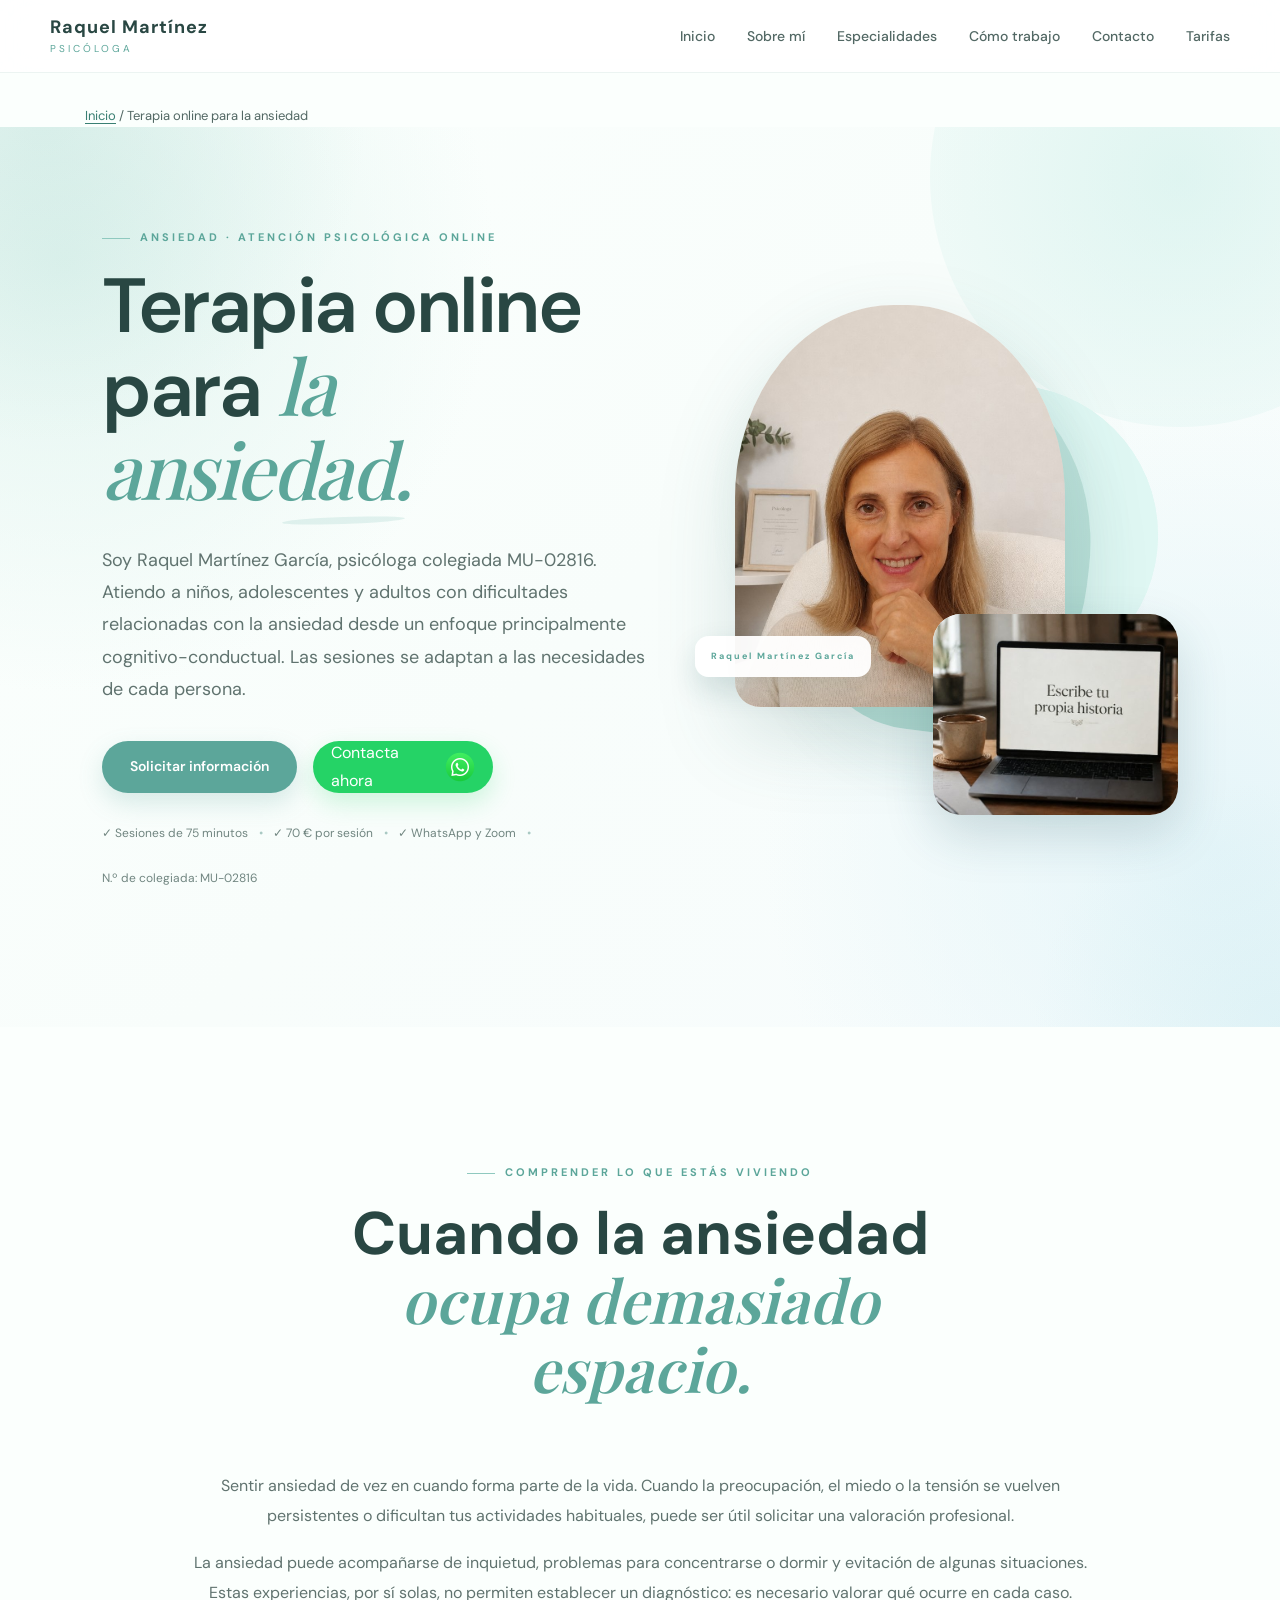
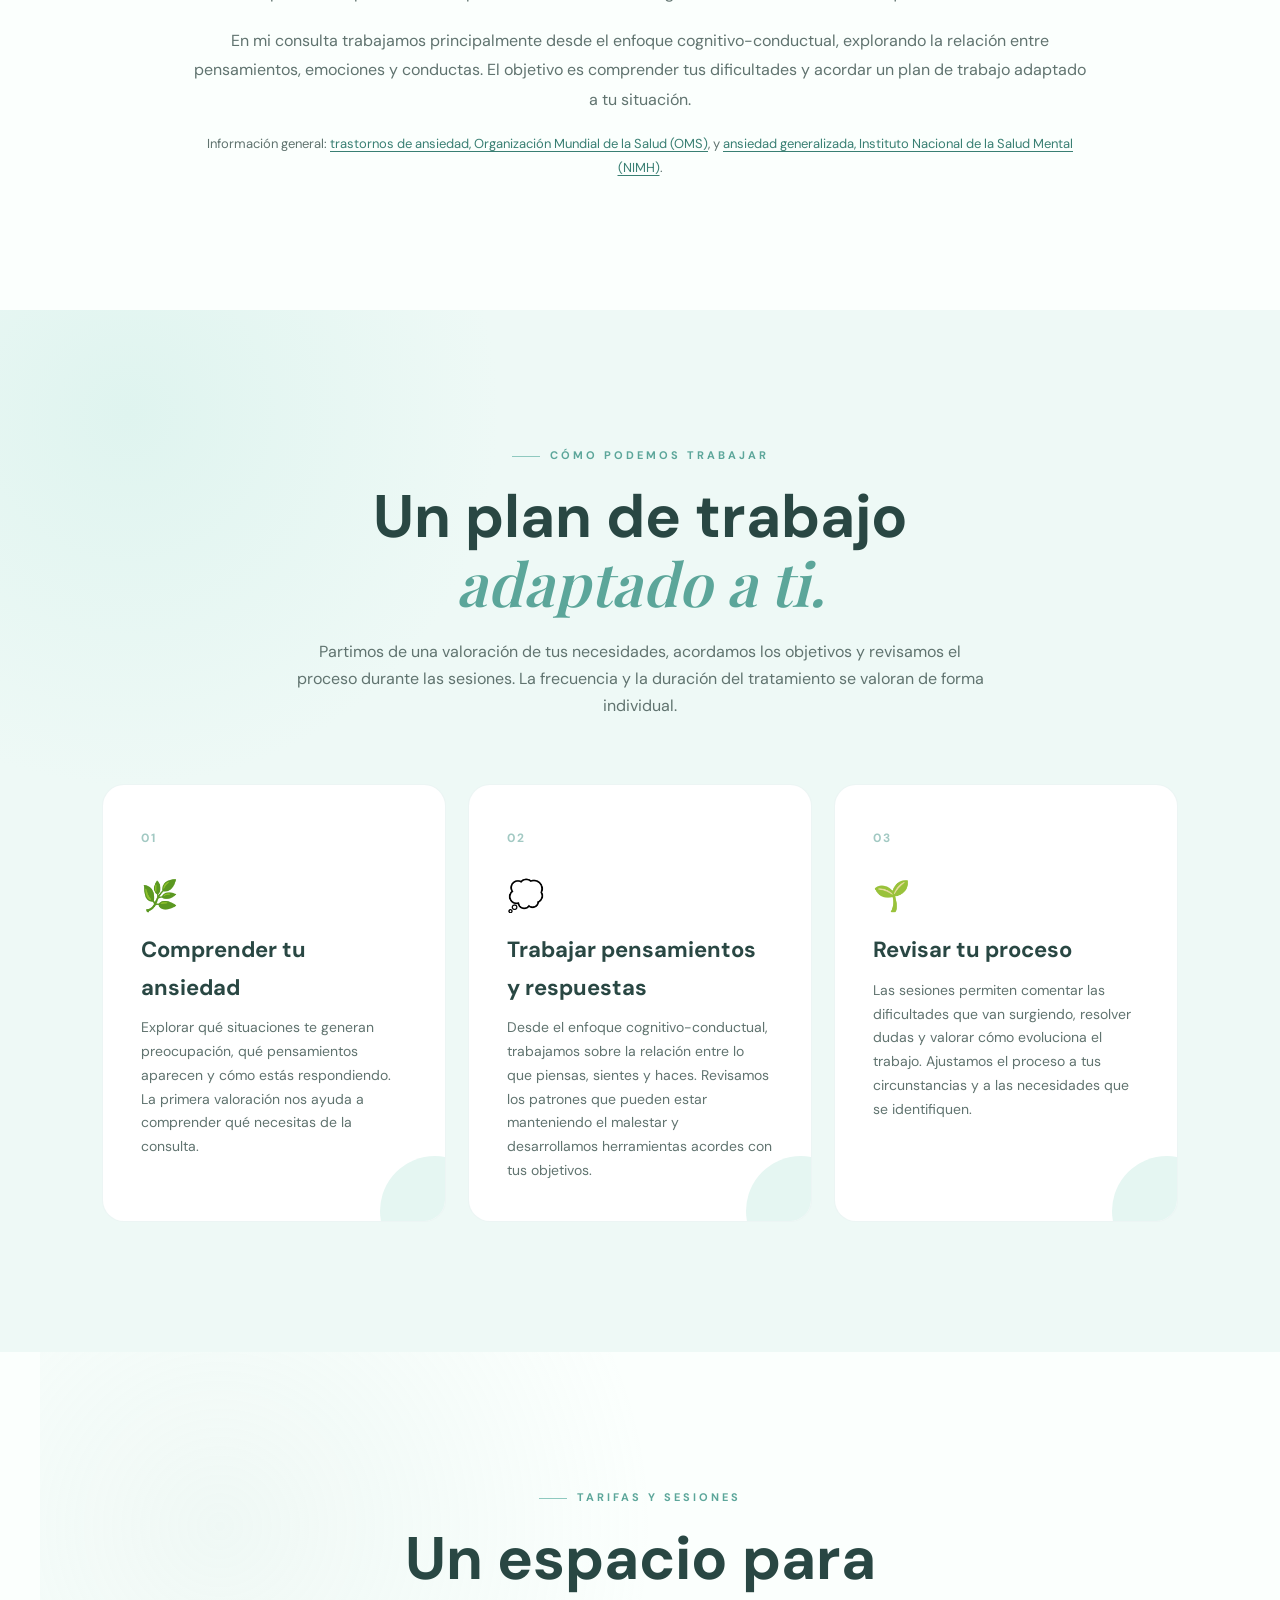
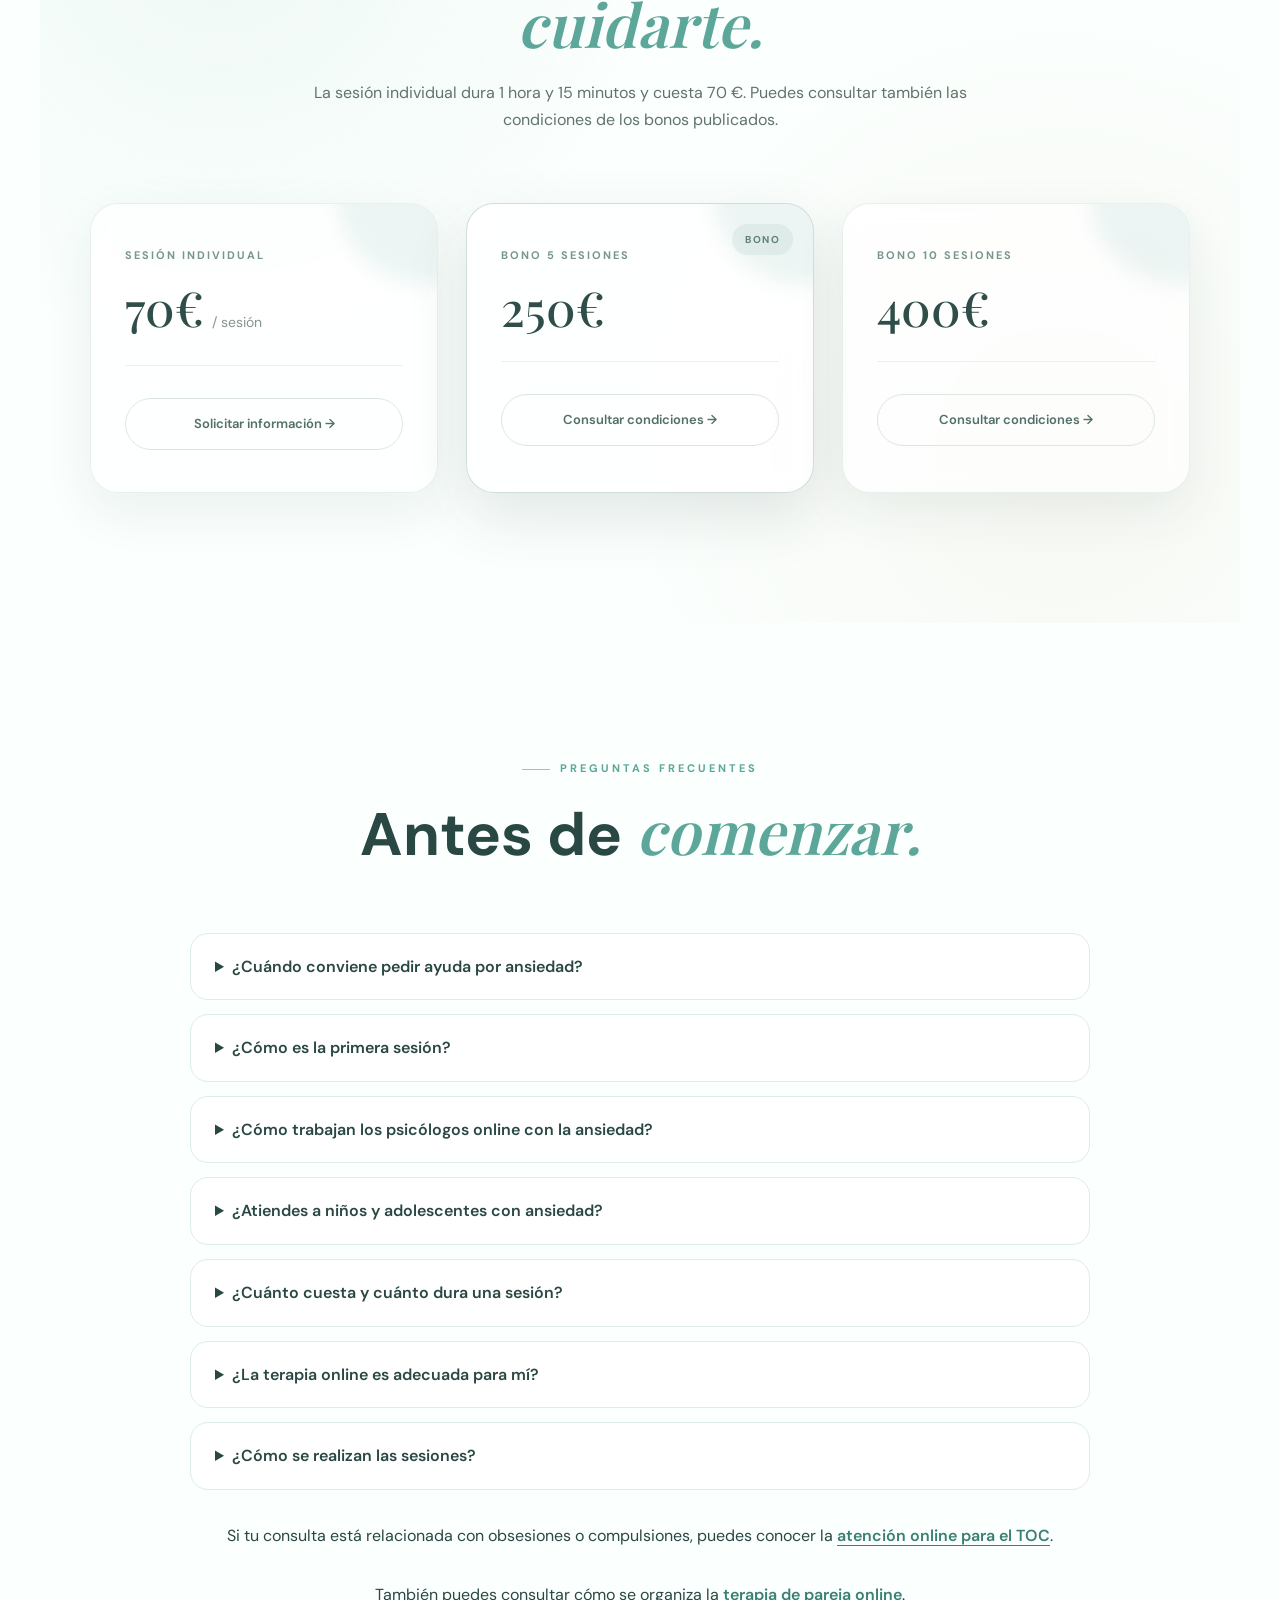
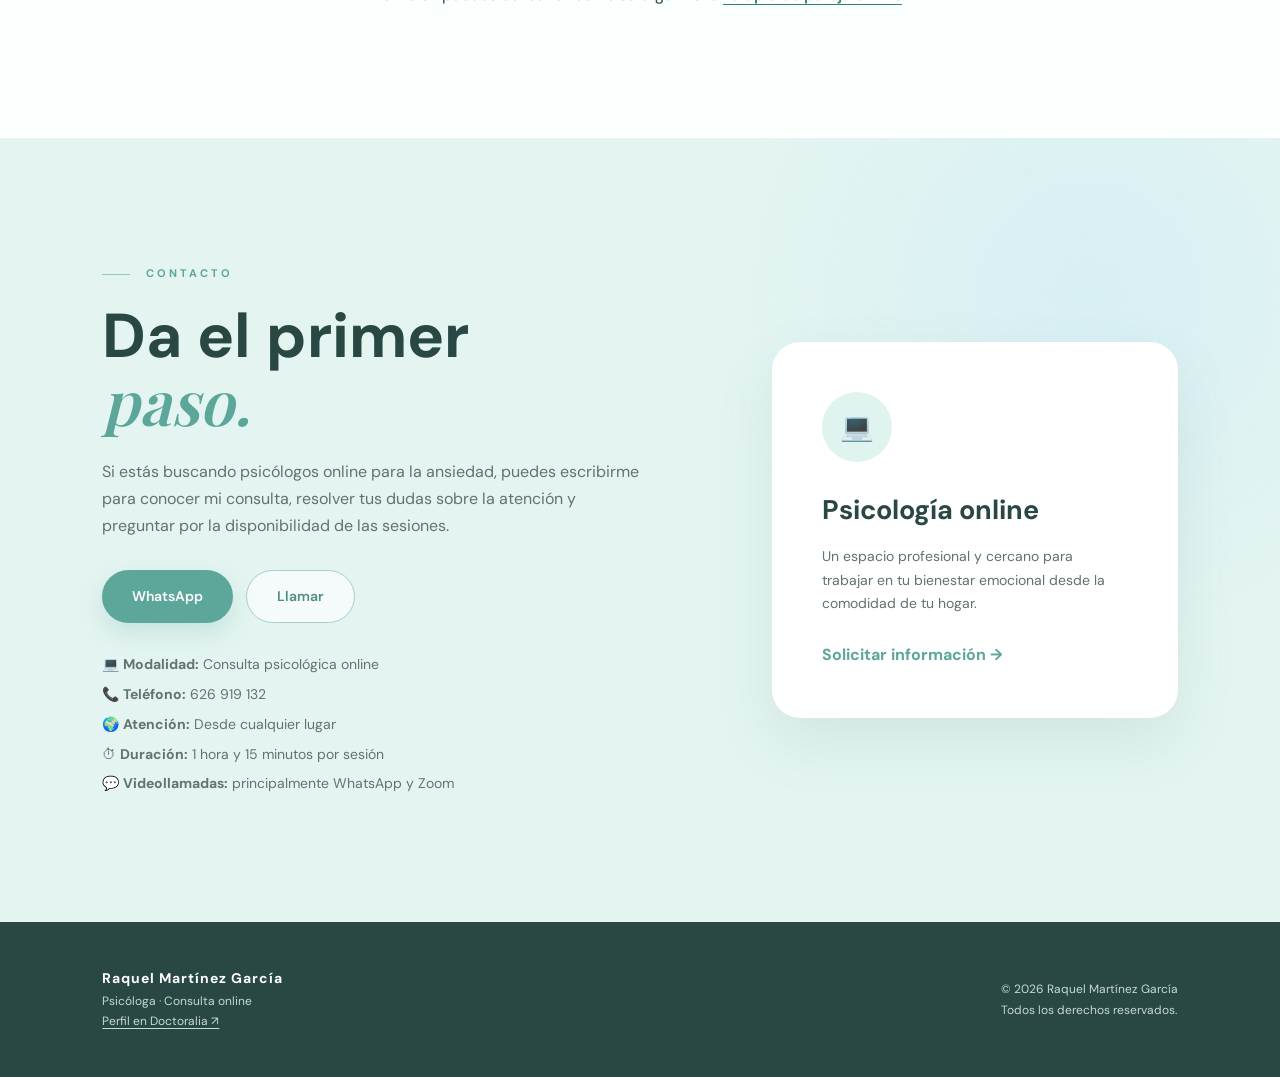
==== terapia-ansiedad-online.html @ 1ba70e2d "Add files via upload" ====
<!DOCTYPE html>
<html lang="es">


<head>
    <meta charset="UTF-8">
    <meta name="viewport" content="width=device-width, initial-scale=1.0">

    <title>Psicóloga online para ansiedad | Raquel Martínez García</title>

    <meta name="description" content="Atención psicológica online para ansiedad con Raquel Martínez García, MU-02816. Niños, adolescentes y adultos. Sesiones de 75 minutos por 70 €.">

    <link rel="canonical" href="https://raquelpsicologiaonline.es/terapia-ansiedad-online.html">
    <meta property="og:type" content="website">
    <meta property="og:locale" content="es_ES">
    <meta property="og:site_name" content="Raquel Martínez García · Psicología online">
    <meta property="og:title" content="Psicóloga online para ansiedad | Raquel Martínez García">
    <meta property="og:description" content="Atención psicológica online para ansiedad con Raquel Martínez García, MU-02816. Niños, adolescentes y adultos. Sesiones de 75 minutos por 70 €.">
    <meta property="og:url" content="https://raquelpsicologiaonline.es/terapia-ansiedad-online.html">
    <meta property="og:image" content="https://raquelpsicologiaonline.es/raquel-foto.png">
    <meta property="og:image:alt" content="Raquel Martínez García, psicóloga online">
    <meta name="twitter:card" content="summary_large_image">
    <meta name="twitter:title" content="Psicóloga online para ansiedad | Raquel Martínez García">
    <meta name="twitter:description" content="Atención psicológica online para ansiedad con Raquel Martínez García, MU-02816. Niños, adolescentes y adultos. Sesiones de 75 minutos por 70 €.">
    <meta name="twitter:image" content="https://raquelpsicologiaonline.es/raquel-foto.png">
    <script type="application/ld+json">{
  "@context": "https://schema.org",
  "@graph": [
    {
      "@type": "Person",
      "@id": "https://raquelpsicologiaonline.es/#raquel",
      "name": "Raquel Martínez García",
      "jobTitle": "Psicóloga",
      "url": "https://raquelpsicologiaonline.es/",
      "image": "https://raquelpsicologiaonline.es/raquel-foto.png",
      "telephone": "+34626919132",
      "identifier": {
        "@type": "PropertyValue",
        "propertyID": "Número de colegiada",
        "value": "MU-02816"
      },
      "knowsAbout": [
        "Ansiedad",
        "Trastorno obsesivo-compulsivo (TOC)",
        "Autoestima",
        "Estrés",
        "Terapia de pareja",
        "Terapia cognitivo-conductual",
        "Exposición con prevención de respuesta",
        "Reestructuración cognitiva"
      ],
      "sameAs": [
        "https://www.doctoralia.es/perfil/raquel-martinez-garcia"
      ]
    },
    {
      "@type": "WebSite",
      "@id": "https://raquelpsicologiaonline.es/#website",
      "url": "https://raquelpsicologiaonline.es/",
      "name": "Raquel Martínez García · Psicología online",
      "inLanguage": "es",
      "publisher": {
        "@id": "https://raquelpsicologiaonline.es/#raquel"
      }
    },
    {
      "@type": "Service",
      "@id": "https://raquelpsicologiaonline.es/terapia-ansiedad-online.html#servicio",
      "name": "Terapia online para la ansiedad",
      "serviceType": "Atención psicológica online para ansiedad",
      "url": "https://raquelpsicologiaonline.es/terapia-ansiedad-online.html",
      "description": "Atención psicológica online para ansiedad con Raquel Martínez García, MU-02816. Niños, adolescentes y adultos. Sesiones de 75 minutos por 70 €.",
      "provider": {
        "@id": "https://raquelpsicologiaonline.es/#raquel"
      },
      "offers": {
        "@type": "Offer",
        "price": "70.00",
        "priceCurrency": "EUR",
        "url": "https://raquelpsicologiaonline.es/terapia-ansiedad-online.html",
        "description": "Sesión online de 75 minutos."
      }
    },
    {
      "@type": "WebPage",
      "@id": "https://raquelpsicologiaonline.es/terapia-ansiedad-online.html#pagina",
      "url": "https://raquelpsicologiaonline.es/terapia-ansiedad-online.html",
      "name": "Psicóloga online para ansiedad | Raquel Martínez García",
      "inLanguage": "es",
      "isPartOf": {
        "@id": "https://raquelpsicologiaonline.es/#website"
      },
      "mainEntity": {
        "@id": "https://raquelpsicologiaonline.es/terapia-ansiedad-online.html#servicio"
      },
      "dateModified": "2026-11-07",
      "description": "Atención psicológica online para ansiedad con Raquel Martínez García, MU-02816. Niños, adolescentes y adultos. Sesiones de 75 minutos por 70 €."
    },
    {
      "@type": "BreadcrumbList",
      "@id": "https://raquelpsicologiaonline.es/terapia-ansiedad-online.html#ruta",
      "itemListElement": [
        {
          "@type": "ListItem",
          "position": 1,
          "name": "Inicio",
          "item": "https://raquelpsicologiaonline.es/"
        },
        {
          "@type": "ListItem",
          "position": 2,
          "name": "Terapia online para la ansiedad",
          "item": "https://raquelpsicologiaonline.es/terapia-ansiedad-online.html"
        }
      ]
    }
  ]
}</script>

    <style>

@font-face {
  font-family: 'DM Sans';
  font-style: normal;
  font-weight: 400;
  font-display: swap;
  src: url([data-uri]) format('truetype');
}
@font-face {
  font-family: 'DM Sans';
  font-style: normal;
  font-weight: 500;
  font-display: swap;
  src: url([data-uri]) format('truetype');
}
@font-face {
  font-family: 'DM Sans';
  font-style: normal;
  font-weight: 600;
  font-display: swap;
  src: url([data-uri]) format('truetype');
}
@font-face {
  font-family: 'DM Sans';
  font-style: normal;
  font-weight: 700;
  font-display: swap;
  src: url([data-uri]) format('truetype');
}
@font-face {
  font-family: 'Playfair Display';
  font-style: normal;
  font-weight: 500;
  font-display: swap;
  src: url([data-uri]) format('truetype');
}
@font-face {
  font-family: 'Playfair Display';
  font-style: normal;
  font-weight: 600;
  font-display: swap;
  src: url([data-uri]) format('truetype');
}


/* =====================================================
   BASE
===================================================== */

* {
    margin: 0;
    padding: 0;
    box-sizing: border-box;
}

html {
    scroll-behavior: smooth;
}

body {
    font-family: "DM Sans", sans-serif;
    color: #294743;
    background: #fbfffd;
    line-height: 1.7;
    overflow-x: hidden;
}

a {
    text-decoration: none;
    color: inherit;
}

img {
    width: 100%;
    display: block;
}

button {
    font-family: inherit;
}

:root {
    --dark: #294743;
    --text: #60736f;
    --aqua: #8fc9bf;
    --aqua-dark: #5ca69a;
    --aqua-light: #e6f5f1;
    --mint: #edf9f5;
    --blue-light: #e9f6f8;
    --white: #ffffff;
}


/* =====================================================
   HEADER
===================================================== */

.header {
    position: fixed;
    top: 0;
    left: 0;
    width: 100%;
    z-index: 1000;
    background: rgba(255, 255, 255, 0.82);
    backdrop-filter: blur(18px);
    -webkit-backdrop-filter: blur(18px);
    border-bottom: 1px solid rgba(100, 160, 150, 0.12);
    transition:
        box-shadow 0.3s ease,
        background 0.3s ease,
        transform 0.3s ease;
}

.header.scrolled {
    background: rgba(255, 255, 255, 0.96);
    box-shadow: 0 8px 35px rgba(40, 80, 75, 0.09);
}

.navbar {
    max-width: 1250px;
    margin: auto;
    padding: 18px 35px;
    display: flex;
    justify-content: space-between;
    align-items: center;
}

.logo {
    display: flex;
    flex-direction: column;
    line-height: 1.1;
}

.logo strong {
    font-size: 18px;
    letter-spacing: 1px;
    color: var(--dark);
}

.logo span {
    font-size: 10px;
    letter-spacing: 3px;
    color: var(--aqua-dark);
    margin-top: 5px;
}

.nav-links {
    display: flex;
    align-items: center;
    gap: 32px;
    list-style: none;
}

.nav-links a {
    font-size: 14px;
    font-weight: 500;
    color: #526864;
    position: relative;
    transition: color 0.3s ease;
}

.nav-links a::after {
    content: "";
    position: absolute;
    left: 0;
    bottom: -6px;
    width: 0;
    height: 2px;
    border-radius: 5px;
    background: var(--aqua-dark);
    transition: width 0.3s ease;
}

.nav-links a:hover {
    color: var(--aqua-dark);
}

.nav-links a:hover::after {
    width: 100%;
}

.menu-btn {
    display: none;
    border: none;
    background: transparent;
    color: var(--dark);
    font-size: 27px;
    cursor: pointer;
}


/* =====================================================
   BOTONES
===================================================== */

.button {
    display: inline-flex;
    justify-content: center;
    align-items: center;
    padding: 14px 30px;
    border-radius: 50px;
    font-size: 14px;
    font-weight: 600;
    transition:
        background-color 0.25s ease,
        transform 0.25s ease,
        box-shadow 0.25s ease;
}

.primary {
    background: var(--aqua-dark);
    color: white;
    box-shadow: 0 10px 25px rgba(92, 166, 154, 0.22);
    position: relative;
    overflow: hidden;
}

.primary::before {
    content: "";
    position: absolute;
    top: 0;
    left: -120%;
    width: 80%;
    height: 100%;
    background: linear-gradient(
        90deg,
        transparent,
        rgba(255, 255, 255, 0.25),
        transparent
    );
    transform: skewX(-20deg);
    transition: left 0.6s ease;
}

.primary:hover::before {
    left: 140%;
}

.primary:hover {
    background: #78b9ae;
    transform: translateY(-3px);
    box-shadow: 0 15px 32px rgba(92, 166, 154, 0.30);
}

.secondary {
    border: 1px solid #a9cec7;
    color: #508d83;
    background: rgba(255, 255, 255, 0.65);
}

.secondary:hover {
    background: var(--aqua-light);
    transform: translateY(-2px);
}


/* =====================================================
   HERO — PORTADA
===================================================== */

.hero {
    min-height: 100vh;
    padding: 135px 8% 80px;
    position: relative;
    display: grid;
    grid-template-columns: 1fr 0.8fr;
    align-items: center;
    gap: 80px;
    overflow: hidden;
    background:
        radial-gradient(
            circle at 5% 15%,
            rgba(225, 244, 239, 0.95) 0,
            transparent 30%
        ),
        radial-gradient(
            circle at 95% 80%,
            rgba(227, 244, 248, 0.9) 0,
            transparent 32%
        ),
        linear-gradient(
            135deg,
            #fbfffd 0%,
            #f8fdfb 50%,
            #f7fcfd 100%
        );
}

.hero::before {
    content: "";
    position: absolute;
    width: 650px;
    height: 650px;
    border-radius: 50%;
    top: -330px;
    left: -280px;
    background:
        radial-gradient(
            circle,
            rgba(143, 201, 191, 0.20),
            rgba(143, 201, 191, 0) 70%
        );
    animation: heroGlow 10s ease-in-out infinite;
    pointer-events: none;
}

.hero::after {
    content: "";
    position: absolute;
    width: 500px;
    height: 500px;
    border-radius: 50%;
    right: -250px;
    bottom: -250px;
    background:
        radial-gradient(
            circle,
            rgba(167, 220, 228, 0.20),
            rgba(167, 220, 228, 0) 70%
        );
    animation: heroGlowReverse 12s ease-in-out infinite;
    pointer-events: none;
}

.hero-background-circle {
    position: absolute;
    width: 500px;
    height: 500px;
    border-radius: 50%;
    background:
        radial-gradient(
            circle,
            rgba(205, 239, 233, 0.58),
            rgba(205, 239, 233, 0.08)
        );
    top: -200px;
    right: -150px;
    z-index: 0;
    animation:
        floatingCircle 8s ease-in-out infinite,
        circleRotate 18s linear infinite;
    pointer-events: none;
}

.hero-content {
    position: relative;
    z-index: 2;
    max-width: 680px;
    animation: heroText 1s cubic-bezier(0.22, 1, 0.36, 1) both;
}

.eyebrow {
    font-size: 11px;
    font-weight: 700;
    letter-spacing: 3px;
    color: var(--aqua-dark);
    margin-bottom: 20px;
    position: relative;
    display: inline-block;
}

.eyebrow::before {
    content: "";
    display: inline-block;
    width: 28px;
    height: 1px;
    background: var(--aqua);
    vertical-align: middle;
    margin-right: 10px;
}

.hero h1 {
    font-size: clamp(48px, 6vw, 82px);
    line-height: 1.02;
    letter-spacing: -2.5px;
    font-weight: 600;
    color: var(--dark);
    margin-bottom: 30px;
}

.hero h1 span {
    color: var(--aqua-dark);
    font-family: "Playfair Display", serif;
    font-style: italic;
    font-weight: 500;
    position: relative;
}

.hero h1 span::after {
    content: "";
    position: absolute;
    left: 4%;
    bottom: -5px;
    width: 92%;
    height: 7px;
    border-radius: 50%;
    background: rgba(143, 201, 191, 0.22);
    transform: rotate(-2deg);
    z-index: -1;
}

.hero-description {
    max-width: 570px;
    font-size: 18px;
    color: var(--text);
    margin-bottom: 35px;
    line-height: 1.8;
}


/* =====================================================
   BOTONES HERO
===================================================== */

.hero-buttons {
    display: flex;
    align-items: center;
    gap: 16px;
}

.hero-buttons .button.primary {
    width: auto;
    min-width: 125px;
    height: 52px;
    padding: 0 28px;
    white-space: nowrap;
}


/* BOTÓN WHATSAPP */

.hero-buttons .whatsapp-button {
    width: 180px;
    height: 52px;

    min-width: 180px;
    max-width: 180px;

    min-height: 52px;
    max-height: 52px;

    flex: 0 0 180px;

    display: inline-flex;
    align-items: center;
    justify-content: center;

    gap: 8px;
    padding: 0 18px;
    margin: 0;

    border: none;
    border-radius: 35px;

    background: #25D366;
    color: white;

    overflow: hidden;

    box-shadow:
        0 10px 25px rgba(37, 211, 102, 0.20);

    transition:
        transform 0.25s ease,
        box-shadow 0.25s ease,
        background-color 0.25s ease;

    cursor: pointer;
}

.hero-buttons .whatsapp-button img {
    width: 30px;
    height: 30px;
    max-width: 30px;
    object-fit: contain;
    flex-shrink: 0;
}

.hero-buttons .whatsapp-button:hover {
    transform: scale(1.06) translateY(-2px);
    box-shadow:
        0 14px 32px rgba(37, 211, 102, 0.32);
}


/* =====================================================
   INFORMACIÓN INFERIOR
===================================================== */

.hero-mini-info {
    display: flex;
    gap: 25px;
    margin-top: 30px;
    color: #718681;
    font-size: 12px;
    flex-wrap: wrap;
}

.hero-mini-info span {
    position: relative;
}

.hero-mini-info span:not(:last-child)::after {
    content: "•";
    position: absolute;
    right: -15px;
    color: #a9c9c3;
}


/* =====================================================
   FOTO HERO
===================================================== */

.hero-image {
    position: relative;
    max-width: 440px;
    width: 100%;
    margin: auto;
    z-index: 2;
    animation:
        heroImage 1s cubic-bezier(0.22, 1, 0.36, 1) 0.15s both;
}

.hero-image::before {
    content: "";
    position: absolute;
    width: 115%;
    height: 115%;
    top: -8%;
    left: -7%;
    border-radius: 50%;
    background:
        radial-gradient(
            circle,
            rgba(143, 201, 191, 0.18),
            rgba(143, 201, 191, 0) 68%
        );
    z-index: -2;
    animation: imageAura 6s ease-in-out infinite;
}

.image-shape {
    position: absolute;
    width: 90%;
    height: 90%;
    right: -25px;
    bottom: -25px;
    background:
        linear-gradient(
            145deg,
            #c8e8e2,
            #afd9d1
        );
    border-radius: 50% 50% 45% 45%;
    transform: rotate(7deg);
    transition:
        transform 0.6s ease,
        box-shadow 0.6s ease;
    z-index: 0;
    box-shadow:
        0 25px 70px rgba(75, 135, 125, 0.10);
}

.hero-image:hover .image-shape {
    transform: rotate(10deg) scale(1.035);
    box-shadow:
        0 30px 80px rgba(75, 135, 125, 0.15);
}

.hero-image img {
    position: relative;
    z-index: 2;
    width: 100%;
    aspect-ratio: 0.82;
    object-fit: cover;
    object-position: center;
    border-radius: 48% 48% 25px 25px;
    box-shadow:
        0 30px 80px rgba(60, 110, 105, 0.18);
    transition:
        transform 0.7s cubic-bezier(0.22, 1, 0.36, 1),
        box-shadow 0.7s ease;
}

.hero-image:hover img {
    transform: scale(1.025) translateY(-4px);
    box-shadow:
        0 40px 90px rgba(60, 110, 105, 0.22);
}
/* =====================================================
   FLOATING CARD
===================================================== */

.floating-card {
    position: absolute;
    bottom: 30px;
    left: -40px;

    padding: 13px 16px;

    background: rgba(255, 255, 255, 0.95);
    border-radius: 14px;

    box-shadow: 0 13px 30px rgba(30, 80, 90, 0.15);

    display: flex;
    flex-direction: column;
    gap: 3px;

    z-index: 5;

    animation:
        floatingCard 1s cubic-bezier(0.22, 1, 0.36, 1) 0.5s both;
}

.floating-card span {
    font-size: 8px;
    font-weight: 700;
    letter-spacing: 0.9px;
    color: var(--aqua-dark);
}

.floating-card strong {
    font-size: 11px;
    font-weight: 700;
    color: var(--text-dark);
}

.floating-card small {
    font-size: 9px;
    color: var(--text-light);
}
/* =====================================================
   FLOATING CARD — MÓVIL
===================================================== */

@media (max-width: 650px) {

    .floating-card {
        left: -5px;
        bottom: 15px;
        padding: 12px 14px;
    }

    .floating-card span {
        font-size: 8px;
    }

    .floating-card strong {
        font-size: 11px;
    }

    .floating-card small {
        font-size: 9px;
    }

}


.floating-card span {
    display: block;
    color: var(--aqua-dark);
    font-size: 9px;
    font-weight: 700;
    letter-spacing: 2px;
}

.floating-card strong {
    display: block;
    font-size: 14px;
    margin: 4px 0;
}

.floating-card small {
    color: #82928e;
    font-size: 11px;
}


/* =====================================================
   BARRA DE CONFIANZA
===================================================== */

.trust-bar {
    padding: 45px 8%;
    background:
        linear-gradient(
            135deg,
            #dff2ee,
            #e7f6f3
        );
    display: grid;
    grid-template-columns: repeat(4, 1fr);
    gap: 25px;
    text-align: center;
    position: relative;
}

.trust-bar > div {
    transition: transform 0.3s ease;
}

.trust-bar > div:hover {
    transform: translateY(-5px);
}

.trust-bar strong {
    display: block;
    color: #4f9b8f;
    font-size: 34px;
    font-weight: 700;
}

.trust-bar span {
    color: #657a75;
    font-size: 12px;
}


/* =====================================================
   SECCIONES
===================================================== */

.section {
    max-width: 1200px;
    margin: auto;
    padding: 130px 40px;
}


/* =====================================================
   SOBRE MÍ
===================================================== */

.about {
    display: grid;
    grid-template-columns: 0.8fr 1fr;
    align-items: center;
    gap: 100px;
}

.about-photo {
    position: relative;
}

.about-photo::before {
    content: "";
    position: absolute;
    width: 180px;
    height: 180px;
    border-radius: 50%;
    background: #dff3f0;
    top: -45px;
    left: -45px;
    z-index: -1;
    animation: floatingCircle 7s ease-in-out infinite;
}

.photo-decoration {
    position: absolute;
    width: 100px;
    height: 100px;
    border-radius: 50%;
    background: #dceff5;
    right: -30px;
    bottom: -25px;
    z-index: -1;
    animation: floatingCircle 6s ease-in-out infinite reverse;
}

.about-photo img {
    border-radius: 25px;
    aspect-ratio: 0.85;
    object-fit: cover;
    box-shadow:
        0 25px 60px rgba(60, 100, 95, 0.12);
    width: 370px;
    max-width: 100%;
    height: auto;
}

.about-photo:hover img {
    transform: scale(1.025);
    box-shadow:
        0 30px 70px rgba(60, 100, 95, 0.18);
}

.about-text h2 {
    font-size: clamp(40px, 4.5vw, 60px);
    line-height: 1.08;
    letter-spacing: -1.5px;
    font-weight: 600;
    color: var(--dark);
    margin-bottom: 25px;
}

.about-text h2 span {
    color: var(--aqua-dark);
    font-family: "Playfair Display", serif;
    font-style: italic;
}

.about-text > p:not(.eyebrow) {
    color: var(--text);
    margin-bottom: 18px;
}

.about-text strong {
    color: #41645f;
}

.credentials {
    display: flex;
    gap: 55px;
    margin-top: 30px;
}

.credentials strong {
    display: block;
    color: var(--aqua-dark);
    font-size: 19px;
}

.credentials span {
    display: block;
    color: #7a8b87;
    font-size: 11px;
}


/* =====================================================
   SECCIÓN VISUAL
===================================================== */

.visual-section {
    display: grid;
    grid-template-columns: 1fr 1fr;
    min-height: 600px;
    background: #e8f6f4;
}

.visual-image {
    overflow: hidden;
}

.visual-image img {
    width: 100%;
    height: 100%;
    object-fit: cover;
    transition: transform 1s ease;
}

.visual-section:hover .visual-image img {
    transform: scale(1.04);
}

.visual-text {
    display: flex;
    flex-direction: column;
    justify-content: center;
    padding: 80px 10%;
}

.visual-text h2 {
    font-size: clamp(40px, 4vw, 58px);
    line-height: 1.08;
    color: var(--dark);
    margin-bottom: 25px;
}

.visual-text h2 span {
    color: var(--aqua-dark);
    font-family: "Playfair Display", serif;
    font-style: italic;
}

.visual-text p:not(.eyebrow) {
    max-width: 500px;
    color: var(--text);
    margin-bottom: 25px;
}

.text-link {
    color: var(--aqua-dark);
    font-weight: 700;
    transition: transform 0.3s ease;
}

.text-link:hover {
    transform: translateX(5px);
}


/* =====================================================
   ESPECIALIDADES
===================================================== */

.specialties {
    max-width: none;
    background:
        radial-gradient(
            circle at 10% 10%,
            #dff4ef,
            transparent 25%
        ),
        #eef9f6;
    padding-left: 8%;
    padding-right: 8%;
}

.section-title {
    max-width: 700px;
    margin: auto auto 65px;
    text-align: center;
}

.section-title h2 {
    font-size: clamp(40px, 5vw, 60px);
    line-height: 1.08;
    color: var(--dark);
    margin-bottom: 18px;
}

.section-title h2 span {
    color: var(--aqua-dark);
    font-family: "Playfair Display", serif;
    font-style: italic;
}

.section-title > p:last-child {
    color: var(--text);
}

.cards {
    max-width: 1150px;
    margin: auto;
    display: grid;
    grid-template-columns: repeat(3, 1fr);
    gap: 22px;
}

.specialty-card {
    position: relative;
    min-height: 280px;
    padding: 38px;
    background: white;
    border-radius: 22px;
    overflow: hidden;
    border: 1px solid rgba(100, 170, 160, 0.12);
    transition:
        transform 0.35s ease,
        box-shadow 0.35s ease,
        background-color 0.35s ease;
}

.specialty-card::after {
    content: "";
    position: absolute;
    width: 110px;
    height: 110px;
    border-radius: 50%;
    background: #e5f6f2;
    right: -45px;
    bottom: -45px;
    transition: transform 0.4s ease;
}

.specialty-card:hover {
    transform: translateY(-10px) scale(1.015);
    background: #ffffff;
    box-shadow:
        0 25px 55px rgba(60, 120, 110, 0.16);
}

.specialty-card:hover::after {
    transform: scale(1.35);
}

.card-number {
    color: #a2c9c3;
    font-size: 12px;
    font-weight: 700;
    letter-spacing: 2px;
}

.card-icon {
    font-size: 30px;
    margin: 20px 0 10px;
    transition: transform 0.35s ease;
}

.specialty-card:hover .card-icon {
    transform: scale(1.15) rotate(-5deg);
}

.specialty-card h3 {
    font-size: 22px;
    color: var(--dark);
    margin-bottom: 10px;
}

.specialty-card p {
    color: var(--text);
    font-size: 14px;
}


/* =====================================================
   ENFOQUE
===================================================== */

.approach {
    max-width: 1200px;
}

.steps {
    display: grid;
    grid-template-columns: repeat(4, 1fr);
    gap: 25px;
}

.step {
    padding: 30px;
    border-top: 3px solid #9bcfc6;
    transition:
        transform 0.35s ease,
        background 0.35s ease;
}

.step:hover {
    transform: translateY(-7px);
    background: #f7fcfa;
    border-radius: 0 0 15px 15px;
}

.step > span {
    color: var(--aqua-dark);
    font-size: 13px;
    font-weight: 700;
    letter-spacing: 2px;
}

.step h3 {
    font-size: 21px;
    color: var(--dark);
    margin: 15px 0 10px;
}

.step p {
    color: var(--text);
    font-size: 14px;
}

.therapy-box {
    margin-top: 70px;
    padding: 45px;
    border-radius: 25px;
    background: #e4f4f7;
    display: grid;
    grid-template-columns: 0.8fr 1fr;
    gap: 50px;
    align-items: center;
    transition:
        transform 0.4s ease,
        box-shadow 0.4s ease;
}

.therapy-box:hover {
    transform: translateY(-6px);
    box-shadow:
        0 20px 50px rgba(60, 120, 125, 0.10);
}

.therapy-box span {
    font-size: 10px;
    font-weight: 700;
    letter-spacing: 2px;
    color: #5b9eaa;
}

.therapy-box h3 {
    font-size: 30px;
    color: var(--dark);
    margin-top: 8px;
}

.therapy-box p {
    color: var(--text);
}


/* =====================================================
   FRASE
===================================================== */

.quote-section {
    padding: 150px 30px;
    text-align: center;
    background:
        radial-gradient(
            circle at 50% 0%,
            #d9f2ee,
            transparent 45%
        ),
        #f3fbfa;
}

.quote-content {
    max-width: 850px;
    margin: auto;
}

.quote-symbol {
    color: var(--aqua);
    font-family: "Playfair Display", serif;
    font-size: 90px;
    line-height: 0.5;
    animation: quoteFloat 4s ease-in-out infinite;
}

.quote-content h2 {
    font-size: clamp(40px, 5vw, 65px);
    line-height: 1.08;
    color: var(--dark);
    margin: 25px 0 15px;
}

.quote-content h2 span {
    color: var(--aqua-dark);
    font-family: "Playfair Display", serif;
    font-style: italic;
}

.quote-content p {
    color: var(--text);
}


/* =====================================================
   CONTACTO
===================================================== */

.contact {
    padding: 120px 8%;
    background:
        radial-gradient(
            circle at 85% 20%,
            #d8eff4,
            transparent 30%
        ),
        #e4f5f1;
}

.contact-inner {
    max-width: 1100px;
    margin: auto;
    display: grid;
    grid-template-columns: 1fr 0.7fr;
    gap: 90px;
    align-items: center;
}

.contact-content h2 {
    font-size: clamp(42px, 5vw, 62px);
    line-height: 1.05;
    color: var(--dark);
    margin-bottom: 25px;
}

.contact-content h2 span {
    display: block;
    color: var(--aqua-dark);
    font-family: "Playfair Display", serif;
    font-style: italic;
}

.contact-content > p:not(.eyebrow) {
    max-width: 550px;
    color: var(--text);
    margin-bottom: 30px;
}

.contact-buttons {
    display: flex;
    gap: 13px;
    margin-bottom: 30px;
}

.contact-details p {
    color: #607570;
    font-size: 14px;
    margin: 6px 0;
}

.contact-card {
    background: white;
    padding: 50px;
    border-radius: 28px;
    box-shadow:
        0 25px 60px rgba(55, 110, 105, 0.11);
    transition:
        transform 0.4s ease,
        box-shadow 0.4s ease;
}

.contact-card:hover {
    transform: translateY(-8px);
    box-shadow:
        0 30px 70px rgba(55, 110, 105, 0.16);
}

.contact-card-circle {
    width: 70px;
    height: 70px;
    display: flex;
    justify-content: center;
    align-items: center;
    border-radius: 50%;
    background: #dff3ef;
    font-size: 27px;
    margin-bottom: 25px;
    transition: transform 0.4s ease;
}

.contact-card:hover .contact-card-circle {
    transform: rotate(8deg) scale(1.08);
}

.contact-card h3 {
    font-size: 27px;
    color: var(--dark);
    margin-bottom: 12px;
}

.contact-card p {
    color: var(--text);
    font-size: 14px;
    margin-bottom: 25px;
}

.reserve-button {
    color: var(--aqua-dark);
    font-weight: 700;
}


/* =====================================================
   FOOTER
===================================================== */

footer {
    background: #294743;
    color: white;
    padding: 45px 8%;
}

.footer-content {
    max-width: 1100px;
    margin: auto;
    display: flex;
    justify-content: space-between;
    align-items: center;
}

.footer-content strong {
    display: block;
    font-size: 14px;
    letter-spacing: 1px;
}

.footer-content span {
    display: block;
    color: #c5dad6;
    font-size: 12px;
}


/* =====================================================
   ANIMACIONES DE APARICIÓN
===================================================== */

.reveal,
.scroll-text,
.specialty-card,
.step,
.therapy-box,
.section-title,
.about-photo,
.contact-card {
    opacity: 0;
    transform: translateY(35px);
    transition:
        opacity 0.8s ease,
        transform 0.8s ease;
}

.reveal.visible,
.scroll-text.visible,
.specialty-card.visible,
.step.visible,
.therapy-box.visible,
.section-title.visible,
.about-photo.visible,
.contact-card.visible {
    opacity: 1;
    transform: translateY(0);
}


/* =====================================================
   FOTO EXTRA
===================================================== */

.foto-raquel {
    width: 100%;
    max-width: 500px;
    height: auto;
    display: block;
    margin: 40px auto;
    border-radius: 25px;
    box-shadow:
        0 20px 50px rgba(70, 120, 115, 0.15);
    transition:
        transform 0.5s ease;
}

.foto-raquel:hover {
    transform: scale(1.025);
}


/* =====================================================
   FOTO PORTÁTIL
===================================================== */

.foto-portatil {
    width: min(600px, 90%);
    display: block;
    margin: 50px auto 0;
    border-radius: 24px;
    box-shadow: 0 20px 50px rgba(0, 0, 0, 0.15);
    transition:
        transform 0.4s ease,
        box-shadow 0.4s ease;
}

.foto-portatil:hover {
    transform: translateY(-8px) scale(1.02);
    box-shadow: 0 30px 60px rgba(0, 0, 0, 0.2);
}


/* =====================================================
   TARIFAS
===================================================== */

.pricing {
    position: relative;
    overflow: hidden;
    background:
        radial-gradient(
            circle at 15% 20%,
            rgba(184, 218, 211, 0.18),
            transparent 35%
        ),
        radial-gradient(
            circle at 85% 80%,
            rgba(214, 193, 166, 0.12),
            transparent 35%
        );
}

.pricing-cards {
    max-width: 1100px;
    margin: 70px auto 0;
    display: grid;
    grid-template-columns: repeat(3, 1fr);
    gap: 28px;
}

.pricing-card {
    position: relative;
    padding: 42px 34px;
    background: rgba(255, 255, 255, 0.72);
    border: 1px solid rgba(120, 160, 153, 0.16);
    border-radius: 28px;
    box-shadow: 0 18px 50px rgba(44, 72, 68, 0.08);
    backdrop-filter: blur(14px);
    overflow: hidden;
    opacity: 0;
    transform: translateY(45px);
    transition:
        opacity 0.8s ease,
        transform 0.8s cubic-bezier(.22, 1, .36, 1),
        box-shadow 0.4s ease,
        border-color 0.4s ease;
}

.pricing-card::before {
    content: "";
    position: absolute;
    width: 180px;
    height: 180px;
    top: -100px;
    right: -80px;
    border-radius: 50%;
    background: rgba(174, 211, 204, 0.22);
    filter: blur(10px);
    transition: transform 0.6s ease;
}

.pricing-card::after {
    content: "";
    position: absolute;
    top: 0;
    left: -120%;
    width: 70%;
    height: 100%;
    background: linear-gradient(
        90deg,
        transparent,
        rgba(255, 255, 255, 0.35),
        transparent
    );
    transform: skewX(-20deg);
    transition: left 0.7s ease;
}

.pricing-card.visible {
    opacity: 1;
    transform: translateY(0);
}

.pricing-card:nth-child(1) {
    transition-delay: 0.05s;
}

.pricing-card:nth-child(2) {
    transition-delay: 0.18s;
}

.pricing-card:nth-child(3) {
    transition-delay: 0.31s;
}

.pricing-card:hover {
    transform: translateY(-10px);
    box-shadow: 0 28px 65px rgba(44, 72, 68, 0.14);
    border-color: rgba(120, 160, 153, 0.32);
}

.pricing-card:hover::before {
    transform: scale(1.4);
}

.pricing-card:hover::after {
    left: 140%;
}

.pricing-card.featured {
    border: 1px solid rgba(120, 160, 153, 0.35);
    box-shadow: 0 22px 60px rgba(44, 72, 68, 0.13);
}

.pricing-badge {
    position: absolute;
    top: 20px;
    right: 20px;
    padding: 7px 13px;
    border-radius: 50px;
    background: rgba(120, 160, 153, 0.12);
    color: #5f817b;
    font-size: 10px;
    font-weight: 700;
    letter-spacing: 1.5px;
}

.pricing-label {
    display: block;
    margin-bottom: 18px;
    font-size: 11px;
    font-weight: 700;
    letter-spacing: 2px;
    color: #78958f;
}

.pricing-price {
    display: flex;
    align-items: baseline;
    gap: 8px;
}

.pricing-price strong {
    font-family: "Playfair Display", serif;
    font-size: 48px;
    line-height: 1;
    font-weight: 500;
    color: #304e49;
}

.pricing-price span {
    font-size: 14px;
    color: #829691;
}

.pricing-saving {
    display: block;
    margin-top: 10px;
    font-size: 12px;
    color: #78958f;
}

.pricing-line {
    width: 100%;
    height: 1px;
    margin: 30px 0;
    background: rgba(120, 160, 153, 0.15);
}

.pricing-card ul {
    margin: 0;
    padding: 0;
    list-style: none;
}

.pricing-card li {
    display: flex;
    gap: 12px;
    align-items: flex-start;
    margin-bottom: 17px;
    font-size: 14px;
    line-height: 1.6;
    color: #637873;
}

.pricing-card li span {
    color: #789f97;
    font-weight: 700;
}

.pricing-button {
    position: relative;
    z-index: 2;
    display: block;
    margin-top: 32px;
    padding: 14px 20px;
    text-align: center;
    text-decoration: none;
    border-radius: 50px;
    border: 1px solid rgba(120, 160, 153, 0.25);
    color: #526f69;
    font-size: 13px;
    font-weight: 600;
    transition:
        background 0.3s ease,
        color 0.3s ease,
        transform 0.3s ease;
}

.pricing-button:hover {
    background: #6f938b;
    color: white;
    transform: translateY(-2px);
}


/* =====================================================
   ENLACE TARIFAS - EFECTO ESPECIAL
===================================================== */

.tarifas-link {
    position: relative;
    transition:
        color 0.3s ease,
        transform 0.3s ease;
}

.tarifas-link::after {
    content: "";
    position: absolute;
    left: 50%;
    bottom: -7px;
    width: 0;
    height: 2px;
    border-radius: 10px;
    background: #7fa69f;
    box-shadow: 0 0 10px rgba(127, 166, 159, 0.45);
    transform: translateX(-50%);
    transition:
        width 0.35s ease,
        box-shadow 0.35s ease;
}

.tarifas-link:hover {
    color: #6f958e;
    transform: translateY(-2px);
}

.tarifas-link:hover::after {
    width: 100%;
    box-shadow:
        0 0 8px rgba(127, 166, 159, 0.4),
        0 0 18px rgba(127, 166, 159, 0.2);
}

.tarifas-link::before {
    content: "";
    position: absolute;
    top: 50%;
    left: 50%;
    width: 5px;
    height: 5px;
    border-radius: 50%;
    background: #9bc0b8;
    opacity: 0;
    transform: translate(-50%, -50%) scale(0);
    transition:
        opacity 0.3s ease,
        transform 0.4s ease;
    pointer-events: none;
}

.tarifas-link:hover::before {
    opacity: 0.25;
    transform: translate(-50%, -50%) scale(8);
}


/* =====================================================
   KEYFRAMES
===================================================== */

@keyframes heroText {
    from {
        opacity: 0;
        transform: translateY(35px);
    }

    to {
        opacity: 1;
        transform: translateY(0);
    }
}

@keyframes heroImage {
    from {
        opacity: 0;
        transform: translateX(45px) scale(0.97);
    }

    to {
        opacity: 1;
        transform: translateX(0) scale(1);
    }
}

@keyframes floatingCircle {
    0%,
    100% {
        transform: translateY(0);
    }

    50% {
        transform: translateY(-12px);
    }
}

@keyframes floatingCard {
    0%,
    100% {
        transform: translateY(0);
    }

    50% {
        transform: translateY(-8px);
    }
}

@keyframes quoteFloat {
    0%,
    100% {
        transform: translateY(0);
    }

    50% {
        transform: translateY(-7px);
    }
}

@keyframes heroGlow {
    0%,
    100% {
        transform: translate(0, 0) scale(1);
    }

    50% {
        transform: translate(25px, 20px) scale(1.08);
    }
}

@keyframes heroGlowReverse {
    0%,
    100% {
        transform: translate(0, 0) scale(1);
    }

    50% {
        transform: translate(-25px, -15px) scale(1.08);
    }
}

@keyframes circleRotate {
    from {
        rotate: 0deg;
    }

    to {
        rotate: 360deg;
    }
}

@keyframes imageAura {
    0%,
    100% {
        transform: scale(0.96);
        opacity: 0.7;
    }

    50% {
        transform: scale(1.04);
        opacity: 1;
    }
}


/* =====================================================
   TABLET
===================================================== */

@media (max-width: 900px) {

    .hero {
        grid-template-columns: 1fr;
        text-align: center;
        padding: 140px 30px 90px;
        gap: 60px;
    }

    .hero-content {
        margin: auto;
    }

    .hero-description {
        margin-left: auto;
        margin-right: auto;
    }

    .hero-buttons {
        justify-content: center;
    }

    .hero-mini-info {
        justify-content: center;
    }

    .hero-mini-info span:not(:last-child)::after {
        display: none;
    }

    .hero-image {
        max-width: 390px;
    }

    .trust-bar {
        grid-template-columns: repeat(2, 1fr);
    }

    .about {
        grid-template-columns: 1fr;
        gap: 70px;
    }

    .about-photo {
        max-width: 500px;
        margin: auto;
    }

    .cards {
        grid-template-columns: repeat(2, 1fr);
    }

    .steps {
        grid-template-columns: repeat(2, 1fr);
    }

    .therapy-box {
        grid-template-columns: 1fr;
        gap: 20px;
    }

    .contact-inner {
        grid-template-columns: 1fr;
    }

    .pricing-cards {
        grid-template-columns: 1fr;
        max-width: 500px;
    }

    .pricing-card {
        padding: 38px 30px;
    }
}


/* =====================================================
   MÓVIL
===================================================== */

@media (max-width: 650px) {

    .navbar {
        padding: 16px 20px;
    }

    .menu-btn {
        display: block;
    }

    .nav-links {
        position: absolute;
        top: 70px;
        left: 0;
        width: 100%;
        padding: 25px;
        display: none;
        flex-direction: column;
        gap: 20px;
        background: rgba(255, 255, 255, 0.97);
        backdrop-filter: blur(15px);
        -webkit-backdrop-filter: blur(15px);
        box-shadow:
            0 15px 30px rgba(40, 80, 75, 0.08);
    }

    .nav-links.active {
        display: flex;
    }

    .hero {
        padding: 125px 22px 70px;
        gap: 45px;
    }

    .hero h1 {
        font-size: 47px;
        letter-spacing: -1.5px;
    }

    .hero-description {
        font-size: 16px;
    }

    .hero-buttons {
        flex-direction: row;
        justify-content: center;
        align-items: center;
        width: 100%;
        gap: 10px;
    }

    .hero-buttons .button.primary {
        min-width: 125px;
        width: auto;
        padding: 0 20px;
    }

    /* WhatsApp en móvil:
       sigue siendo grande para mostrar el texto */

    .hero-buttons .whatsapp-button {
        width: 180px;
        height: 52px;

        min-width: 180px;
        max-width: 180px;

        min-height: 52px;
        max-height: 52px;

        flex: 0 0 180px;

        padding: 0 14px;
        gap: 7px;

        border-radius: 28px;
    }

    .hero-buttons .whatsapp-button img {
        width: 27px;
        height: 27px;
        max-width: 27px;
    }

    .hero-mini-info {
        flex-direction: column;
        gap: 7px;
    }

    .hero-mini-info span:not(:last-child)::after {
        display: none;
    }

    .hero-image {
        max-width: 330px;
    }

    .floating-card {
        left: 5px;
        bottom: 20px;
        padding: 15px 17px;
    }

    .floating-card strong {
        font-size: 13px;
    }

    .floating-card small {
        font-size: 10px;
    }

    .hero-background-circle {
        width: 350px;
        height: 350px;
        right: -200px;
    }

    .trust-bar {
        grid-template-columns: 1fr;
        padding: 45px 30px;
    }

    .section {
        padding: 90px 25px;
    }

    .about {
        gap: 55px;
    }

    .about-text h2 {
        font-size: 43px;
    }

    .credentials {
        gap: 25px;
        flex-wrap: wrap;
    }

    .visual-section {
        grid-template-columns: 1fr;
    }

    .visual-image {
        min-height: 400px;
    }

    .visual-text {
        padding: 75px 25px;
    }

    .visual-text h2 {
        font-size: 43px;
    }

    .specialties {
        padding-left: 25px;
        padding-right: 25px;
    }

    .cards {
        grid-template-columns: 1fr;
    }

    .specialty-card {
        min-height: auto;
    }

    .steps {
        grid-template-columns: 1fr;
    }

    .therapy-box {
        padding: 30px;
    }

    .quote-section {
        padding: 100px 25px;
    }

    .quote-content h2 {
        font-size: 43px;
    }

    .contact {
        padding: 90px 25px;
    }

    .contact-buttons {
        flex-direction: column;
    }

    .contact-buttons .button {
        width: 100%;
    }

    .contact-card {
        padding: 35px;
    }

    .footer-content {
        flex-direction: column;
        text-align: center;
        gap: 20px;
    }

    .pricing-cards {
        margin-top: 45px;
        gap: 20px;
    }

    .pricing-card {
        padding: 32px 25px;
        border-radius: 24px;
    }

    .pricing-price strong {
        font-size: 42px;
    }
}


/* =====================================================
   REDUCIR ANIMACIONES
===================================================== */

@media (prefers-reduced-motion: reduce) {

    *,
    *::before,
    *::after {
        animation-duration: 0.01ms !important;
        animation-iteration-count: 1 !important;
        scroll-behavior: auto !important;
        transition-duration: 0.01ms !important;
    }
}
/* =====================================================
   COMPOSICIÓN ELEGANTE DE DOS FOTOS
===================================================== */

.hero-images {
    position: relative;
    z-index: 2;
    width: 100%;
    max-width: 620px;
    height: 540px;
    margin: auto;
}

/* FOTO PRINCIPAL */
.hero-images .hero-image:first-child {
    position: absolute;
    left: 0;
    top: 20px;
    width: 330px;
    max-width: none;
    margin: 0;
    z-index: 2;
}

/* SEGUNDA FOTO */
.hero-images .hero-image-secondary {
    position: absolute;
    right: 0;
    bottom: 10px;
    width: 245px;
    max-width: none;
    margin: 0;
    z-index: 3;
}

/* Imagen principal */
.hero-images .hero-image:first-child img {
    width: 100%;
}

/* Foto del portátil: NO RECORTAR */
.hero-images .hero-image-secondary img {
    width: 100%;
    height: auto;
    aspect-ratio: auto;
    object-fit: contain;
    display: block;

    border-radius: 28px;

    box-shadow:
        0 20px 50px rgba(30, 80, 90, 0.18);

    background: white;
}

/* Decoración detrás de la composición */
.hero-images::before {
    content: "";
    position: absolute;
    width: 300px;
    height: 300px;
    right: 20px;
    top: 100px;

    background: #dff7f3;
    border-radius: 50%;

    z-index: 0;
}

/* Segunda foto ligeramente inclinada */
.hero-images .hero-image-secondary {
    transform: rotate(4deg);
    transition: transform 0.4s ease;
}

.hero-images .hero-image-secondary:hover {
    transform: rotate(1deg) translateY(-6px);
}

/* =====================================================
   MÓVIL
===================================================== */

@media (max-width: 900px) {

    .hero-images {
        max-width: 560px;
        height: 500px;
    }

    .hero-images .hero-image:first-child {
        width: 300px;
    }

    .hero-images .hero-image-secondary {
        width: 220px;
    }
}

@media (max-width: 650px) {

    .hero-images {
        height: auto;
        min-height: 430px;
        max-width: 380px;
    }

    .hero-images .hero-image:first-child {
        width: 250px;
        left: 0;
        top: 10px;
    }

    .hero-images .hero-image-secondary {
        width: 190px;
        right: 0;
        bottom: 0;
    }

    .hero-images::before {
        width: 220px;
        height: 220px;
        right: 0;
        top: 80px;
    }

}

</style>
<script type="text/plain" id="licencia-dmsans">
Copyright 2014 The DM Sans Project Authors (https://github.com/googlefonts/dm-fonts)

This Font Software is licensed under the SIL Open Font License, Version 1.1.
This license is copied below, and is also available with a FAQ at:
https://scripts.sil.org/OFL


-----------------------------------------------------------
SIL OPEN FONT LICENSE Version 1.1 - 26 February 2007
-----------------------------------------------------------

PREAMBLE
The goals of the Open Font License (OFL) are to stimulate worldwide
development of collaborative font projects, to support the font creation
efforts of academic and linguistic communities, and to provide a free and
open framework in which fonts may be shared and improved in partnership
with others.

The OFL allows the licensed fonts to be used, studied, modified and
redistributed freely as long as they are not sold by themselves. The
fonts, including any derivative works, can be bundled, embedded, 
redistributed and/or sold with any software provided that any reserved
names are not used by derivative works. The fonts and derivatives,
however, cannot be released under any other type of license. The
requirement for fonts to remain under this license does not apply
to any document created using the fonts or their derivatives.

DEFINITIONS
"Font Software" refers to the set of files released by the Copyright
Holder(s) under this license and clearly marked as such. This may
include source files, build scripts and documentation.

"Reserved Font Name" refers to any names specified as such after the
copyright statement(s).

"Original Version" refers to the collection of Font Software components as
distributed by the Copyright Holder(s).

"Modified Version" refers to any derivative made by adding to, deleting,
or substituting -- in part or in whole -- any of the components of the
Original Version, by changing formats or by porting the Font Software to a
new environment.

"Author" refers to any designer, engineer, programmer, technical
writer or other person who contributed to the Font Software.

PERMISSION & CONDITIONS
Permission is hereby granted, free of charge, to any person obtaining
a copy of the Font Software, to use, study, copy, merge, embed, modify,
redistribute, and sell modified and unmodified copies of the Font
Software, subject to the following conditions:

1) Neither the Font Software nor any of its individual components,
in Original or Modified Versions, may be sold by itself.

2) Original or Modified Versions of the Font Software may be bundled,
redistributed and/or sold with any software, provided that each copy
contains the above copyright notice and this license. These can be
included either as stand-alone text files, human-readable headers or
in the appropriate machine-readable metadata fields within text or
binary files as long as those fields can be easily viewed by the user.

3) No Modified Version of the Font Software may use the Reserved Font
Name(s) unless explicit written permission is granted by the corresponding
Copyright Holder. This restriction only applies to the primary font name as
presented to the users.

4) The name(s) of the Copyright Holder(s) or the Author(s) of the Font
Software shall not be used to promote, endorse or advertise any
Modified Version, except to acknowledge the contribution(s) of the
Copyright Holder(s) and the Author(s) or with their explicit written
permission.

5) The Font Software, modified or unmodified, in part or in whole,
must be distributed entirely under this license, and must not be
distributed under any other license. The requirement for fonts to
remain under this license does not apply to any document created
using the Font Software.

TERMINATION
This license becomes null and void if any of the above conditions are
not met.

DISCLAIMER
THE FONT SOFTWARE IS PROVIDED "AS IS", WITHOUT WARRANTY OF ANY KIND,
EXPRESS OR IMPLIED, INCLUDING BUT NOT LIMITED TO ANY WARRANTIES OF
MERCHANTABILITY, FITNESS FOR A PARTICULAR PURPOSE AND NONINFRINGEMENT
OF COPYRIGHT, PATENT, TRADEMARK, OR OTHER RIGHT. IN NO EVENT SHALL THE
COPYRIGHT HOLDER BE LIABLE FOR ANY CLAIM, DAMAGES OR OTHER LIABILITY,
INCLUDING ANY GENERAL, SPECIAL, INDIRECT, INCIDENTAL, OR CONSEQUENTIAL
DAMAGES, WHETHER IN AN ACTION OF CONTRACT, TORT OR OTHERWISE, ARISING
FROM, OUT OF THE USE OR INABILITY TO USE THE FONT SOFTWARE OR FROM
OTHER DEALINGS IN THE FONT SOFTWARE.

</script>
<script type="text/plain" id="licencia-playfairdisplay">
Copyright 2017 The Playfair Display Project Authors (https://github.com/clauseggers/Playfair-Display), with Reserved Font Name "Playfair Display"

This Font Software is licensed under the SIL Open Font License, Version 1.1.
This license is copied below, and is also available with a FAQ at:
http://scripts.sil.org/OFL


-----------------------------------------------------------
SIL OPEN FONT LICENSE Version 1.1 - 26 February 2007
-----------------------------------------------------------

PREAMBLE
The goals of the Open Font License (OFL) are to stimulate worldwide
development of collaborative font projects, to support the font creation
efforts of academic and linguistic communities, and to provide a free and
open framework in which fonts may be shared and improved in partnership
with others.

The OFL allows the licensed fonts to be used, studied, modified and
redistributed freely as long as they are not sold by themselves. The
fonts, including any derivative works, can be bundled, embedded, 
redistributed and/or sold with any software provided that any reserved
names are not used by derivative works. The fonts and derivatives,
however, cannot be released under any other type of license. The
requirement for fonts to remain under this license does not apply
to any document created using the fonts or their derivatives.

DEFINITIONS
"Font Software" refers to the set of files released by the Copyright
Holder(s) under this license and clearly marked as such. This may
include source files, build scripts and documentation.

"Reserved Font Name" refers to any names specified as such after the
copyright statement(s).

"Original Version" refers to the collection of Font Software components as
distributed by the Copyright Holder(s).

"Modified Version" refers to any derivative made by adding to, deleting,
or substituting -- in part or in whole -- any of the components of the
Original Version, by changing formats or by porting the Font Software to a
new environment.

"Author" refers to any designer, engineer, programmer, technical
writer or other person who contributed to the Font Software.

PERMISSION & CONDITIONS
Permission is hereby granted, free of charge, to any person obtaining
a copy of the Font Software, to use, study, copy, merge, embed, modify,
redistribute, and sell modified and unmodified copies of the Font
Software, subject to the following conditions:

1) Neither the Font Software nor any of its individual components,
in Original or Modified Versions, may be sold by itself.

2) Original or Modified Versions of the Font Software may be bundled,
redistributed and/or sold with any software, provided that each copy
contains the above copyright notice and this license. These can be
included either as stand-alone text files, human-readable headers or
in the appropriate machine-readable metadata fields within text or
binary files as long as those fields can be easily viewed by the user.

3) No Modified Version of the Font Software may use the Reserved Font
Name(s) unless explicit written permission is granted by the corresponding
Copyright Holder. This restriction only applies to the primary font name as
presented to the users.

4) The name(s) of the Copyright Holder(s) or the Author(s) of the Font
Software shall not be used to promote, endorse or advertise any
Modified Version, except to acknowledge the contribution(s) of the
Copyright Holder(s) and the Author(s) or with their explicit written
permission.

5) The Font Software, modified or unmodified, in part or in whole,
must be distributed entirely under this license, and must not be
distributed under any other license. The requirement for fonts to
remain under this license does not apply to any document created
using the Font Software.

TERMINATION
This license becomes null and void if any of the above conditions are
not met.

DISCLAIMER
THE FONT SOFTWARE IS PROVIDED "AS IS", WITHOUT WARRANTY OF ANY KIND,
EXPRESS OR IMPLIED, INCLUDING BUT NOT LIMITED TO ANY WARRANTIES OF
MERCHANTABILITY, FITNESS FOR A PARTICULAR PURPOSE AND NONINFRINGEMENT
OF COPYRIGHT, PATENT, TRADEMARK, OR OTHER RIGHT. IN NO EVENT SHALL THE
COPYRIGHT HOLDER BE LIABLE FOR ANY CLAIM, DAMAGES OR OTHER LIABILITY,
INCLUDING ANY GENERAL, SPECIAL, INDIRECT, INCIDENTAL, OR CONSEQUENTIAL
DAMAGES, WHETHER IN AN ACTION OF CONTRACT, TORT OR OTHERWISE, ARISING
FROM, OUT OF THE USE OR INABILITY TO USE THE FONT SOFTWARE OR FROM
OTHER DEALINGS IN THE FONT SOFTWARE.

</script>
<style id="service-layout">
.service-link { display:inline-block; margin-top:16px; color:#397f73; font-size:14px; font-weight:600; text-decoration:underline; text-underline-offset:4px; line-height:1.6; }
.service-link:hover { color:#294743; }
.service-link:focus-visible, .service-faq summary:focus-visible { outline:3px solid #397f73; outline-offset:5px; }
.service-page .service-breadcrumb { max-width:1180px; margin:0 auto; padding:105px 35px 0; color:#526864; font-size:13px; }
.service-page .service-breadcrumb a { color:#397f73; text-decoration:underline; text-underline-offset:3px; }
.service-page .hero { padding-top:36px; }
.service-page .service-intro { max-width:900px; margin:0 auto; text-align:center; }
.service-page .service-intro > p { margin:18px auto 0; color:#60736f; line-height:1.85; }
.service-page .service-source { font-size:13px; }
.service-page .service-source a { color:#397f73; text-decoration:underline; text-underline-offset:3px; }
.service-page .service-single { display:grid; grid-template-columns:minmax(0,360px); justify-content:center; }
.service-page .service-faq { max-width:900px; margin:0 auto; }
.service-page .service-faq details { padding:20px 24px; margin-bottom:14px; border:1px solid #dceee7; border-radius:18px; background:white; text-align:left; }
.service-page .service-faq summary { cursor:pointer; color:#294743; font-weight:600; line-height:1.6; }
.service-page .service-faq details p { margin-top:16px; color:#60736f; line-height:1.85; }
.service-page .service-related { max-width:900px; margin:32px auto 0; text-align:center; }
.service-page .service-related a { color:#397f73; font-weight:600; text-decoration:underline; text-underline-offset:4px; }
@media(max-width:650px) {
 .service-page .service-breadcrumb { padding:100px 24px 0; font-size:12px; }
 .service-page .service-faq details { padding:18px 20px; }
 .service-page .hero { padding-top:25px; }
}
</style></head>

<body class="service-page">

<!-- =========================
     MENÚ
========================= -->

<header class="header">

    <nav class="navbar">

        <a href="index.html#inicio" class="logo">
            <strong>Raquel Martínez</strong>
            <span>PSICÓLOGA</span>
        </a>

        <button class="menu-btn" id="menuBtn" aria-label="Abrir menú">
            ☰
        </button>

        <ul class="nav-links" id="navLinks">

            <li>
                <a href="index.html#inicio">Inicio</a>
            </li>

            <li>
                <a href="index.html#sobre-mi">Sobre mí</a>
            </li>

            <li>
                <a href="index.html#especialidades">Especialidades</a>
            </li>

            <li>
                <a href="index.html#metodo">Cómo trabajo</a>
            </li>

            <li>
                <a href="index.html#contacto">Contacto</a>
            </li>

            <li>
                <a href="index.html#tarifas" class="tarifas-link">Tarifas</a>
            </li>

        </ul>

    </nav>

</header>


<main>
    <nav class="service-breadcrumb" aria-label="Ruta de navegación"><a href="index.html">Inicio</a> <span aria-hidden="true">/</span> <span>Terapia online para la ansiedad</span></nav>
    <section class="hero" id="inicio">
      <div class="hero-background-circle"></div>
      <div class="hero-content"><p class="eyebrow">ANSIEDAD · ATENCIÓN PSICOLÓGICA ONLINE</p><h1>Terapia online para <span>la ansiedad.</span></h1><p class="hero-description">Soy Raquel Martínez García, psicóloga colegiada MU-02816. Atiendo a niños, adolescentes y adultos con dificultades relacionadas con la ansiedad desde un enfoque principalmente cognitivo-conductual. Las sesiones se adaptan a las necesidades de cada persona.</p><div class="hero-buttons">

            <a href="#contacto" class="button primary">Solicitar información</a>

            <a href="https://wa.me/34626919132" class="whatsapp-button" aria-label="Contactar por WhatsApp">

                <span>Contacta ahora</span>

                <img src="[data-uri]" alt="WhatsApp">

            </a>

        </div>

        <div class="hero-mini-info"><span>✓ Sesiones de 75 minutos</span><span>✓ 70 € por sesión</span><span>✓ WhatsApp y Zoom</span><span>N.º de colegiada: MU-02816</span></div></div>
      <div class="hero-images">

        <div class="hero-images">

            <div class="hero-image">

                <div class="image-shape"></div>

                <img src="[data-uri]" alt="Raquel Martínez García, psicóloga">

                <div class="floating-card">

                    <span>
                        Raquel Martínez García
                    </span>

                </div>

            </div>

            <div class="hero-image hero-image-secondary">

                <img src="[data-uri]" alt="Raquel Martínez García">

            </div>

        </div>

    </div>


    </section>
    <section class="section" id="servicio">
    <div class="section-title">
        <p class="eyebrow">COMPRENDER LO QUE ESTÁS VIVIENDO</p>
        <h2>Cuando la ansiedad <span>ocupa demasiado espacio.</span></h2>
    </div>
    <div class="service-intro">
        <p>Sentir ansiedad de vez en cuando forma parte de la vida. Cuando la preocupación, el miedo o la tensión se vuelven persistentes o dificultan tus actividades habituales, puede ser útil solicitar una valoración profesional.</p>
        <p>La ansiedad puede acompañarse de inquietud, problemas para concentrarse o dormir y evitación de algunas situaciones. Estas experiencias, por sí solas, no permiten establecer un diagnóstico: es necesario valorar qué ocurre en cada caso.</p>
        <p>En mi consulta trabajamos principalmente desde el enfoque cognitivo-conductual, explorando la relación entre pensamientos, emociones y conductas. El objetivo es comprender tus dificultades y acordar un plan de trabajo adaptado a tu situación.</p>
        <p class="service-source">Información general: <a href="https://www.who.int/es/news-room/fact-sheets/detail/anxiety-disorders/" target="_blank" rel="noopener noreferrer">trastornos de ansiedad, Organización Mundial de la Salud (OMS)</a>, y <a href="https://www.nimh.nih.gov/health/publications/espanol/trastorno-de-ansiedad-generalizada-cuando-no-se-pueden-controlar-las-preocupaciones-new" target="_blank" rel="noopener noreferrer">ansiedad generalizada, Instituto Nacional de la Salud Mental (NIMH)</a>.</p>
    </div>
</section>
    <section class="specialties section" id="proceso"><div class="section-title"><p class="eyebrow">CÓMO PODEMOS TRABAJAR</p><h2>Un plan de trabajo <span>adaptado a ti.</span></h2><p>Partimos de una valoración de tus necesidades, acordamos los objetivos y revisamos el proceso durante las sesiones. La frecuencia y la duración del tratamiento se valoran de forma individual.</p></div><div class="cards"><article class="specialty-card"><span class="card-number">01</span><div class="card-icon">🌿</div><h3>Comprender tu ansiedad</h3><p>Explorar qué situaciones te generan preocupación, qué pensamientos aparecen y cómo estás respondiendo. La primera valoración nos ayuda a comprender qué necesitas de la consulta.</p></article>
<article class="specialty-card"><span class="card-number">02</span><div class="card-icon">💭</div><h3>Trabajar pensamientos y respuestas</h3><p>Desde el enfoque cognitivo-conductual, trabajamos sobre la relación entre lo que piensas, sientes y haces. Revisamos los patrones que pueden estar manteniendo el malestar y desarrollamos herramientas acordes con tus objetivos.</p></article>
<article class="specialty-card"><span class="card-number">03</span><div class="card-icon">🌱</div><h3>Revisar tu proceso</h3><p>Las sesiones permiten comentar las dificultades que van surgiendo, resolver dudas y valorar cómo evoluciona el trabajo. Ajustamos el proceso a tus circunstancias y a las necesidades que se identifiquen.</p></article></div></section>
    <section class="pricing section" id="tarifas"><div class="section-title"><p class="eyebrow">TARIFAS Y SESIONES</p><h2>Un espacio para <span>cuidarte.</span></h2><p>La sesión individual dura 1 hora y 15 minutos y cuesta 70 €. Puedes consultar también las condiciones de los bonos publicados.</p></div><div class="pricing-cards"><article class="pricing-card"><div class="pricing-card-top"><span class="pricing-label">SESIÓN INDIVIDUAL</span><div class="pricing-price"><strong>70€</strong><span>/ sesión</span></div></div><div class="pricing-line"></div><a href="https://wa.me/34626919132" class="pricing-button">Solicitar información →</a></article>
        <article class="pricing-card featured"><div class="pricing-badge">BONO</div><div class="pricing-card-top"><span class="pricing-label">BONO 5 SESIONES</span><div class="pricing-price"><strong>250€</strong></div></div><div class="pricing-line"></div><a href="https://wa.me/34626919132" class="pricing-button">Consultar condiciones →</a></article>
        <article class="pricing-card"><div class="pricing-card-top"><span class="pricing-label">BONO 10 SESIONES</span><div class="pricing-price"><strong>400€</strong></div></div><div class="pricing-line"></div><a href="https://wa.me/34626919132" class="pricing-button">Consultar condiciones →</a></article></div></section>
    <section class="section" id="preguntas"><div class="section-title"><p class="eyebrow">PREGUNTAS FRECUENTES</p><h2>Antes de <span>comenzar.</span></h2></div><div class="service-faq"><details><summary>¿Cuándo conviene pedir ayuda por ansiedad?</summary><p>Puedes solicitar una valoración cuando la preocupación o el miedo sean frecuentes, te resulten difíciles de manejar o interfieran en el descanso, los estudios, el trabajo o las relaciones. La valoración profesional permite comprender tu situación y orientar la atención.</p></details>
<details><summary>¿Cómo es la primera sesión?</summary><p>Dedicamos un espacio a conocer tu motivo de consulta, cómo estás viviendo las dificultades y qué esperas de la terapia. A partir de esa información podemos hablar de tus objetivos y de cómo organizar las siguientes sesiones.</p></details>
<details><summary>¿Cómo trabajan los psicólogos online con la ansiedad?</summary><p>En mi consulta trabajo principalmente desde la terapia cognitivo-conductual. Exploramos la relación entre pensamientos, emociones y conductas y acordamos los objetivos según cada situación. Las técnicas y el seguimiento se adaptan a las necesidades de la persona.</p></details>
<details><summary>¿Atiendes a niños y adolescentes con ansiedad?</summary><p>Sí. Atiendo a niños, adolescentes y adultos. Puedes consultar conmigo la organización de la atención y la adecuación de la modalidad online según la edad y las necesidades de cada persona.</p></details>
<details><summary>¿Cuánto cuesta y cuánto dura una sesión?</summary><p>La sesión individual cuesta 70 € y dura 1 hora y 15 minutos. También hay bonos de 5 sesiones por 250 € y de 10 sesiones por 400 €; consulta sus condiciones antes de reservar.</p></details>
<details><summary>¿La terapia online es adecuada para mí?</summary><p>La modalidad online se valora según tu situación y tus necesidades. Puedes consultar tus dudas antes de reservar. La duración y la frecuencia del proceso se acuerdan de forma individual y se revisan a lo largo de la atención.</p></details>
<details><summary>¿Cómo se realizan las sesiones?</summary><p>Utilizo principalmente WhatsApp y Zoom para las videollamadas. Antes de la cita concretaremos cómo conectarnos. Puedes escribirme para consultar disponibilidad y cómo comenzar.</p></details>
</div><p class="service-related">Si tu consulta está relacionada con obsesiones o compulsiones, puedes conocer la <a href="terapia-toc-online.html">atención online para el TOC</a>.</p><p class="service-related">También puedes consultar cómo se organiza la <a href="terapia-pareja-online.html">terapia de pareja online</a>.</p></section>
    <section class="contact" id="contacto">

    <div class="contact-inner">

        <div class="contact-content">

            <p class="eyebrow">
                CONTACTO
            </p>

            <h2>
                Da el primer
                <span>paso.</span>
            </h2>

            <p>Si estás buscando psicólogos online para la ansiedad, puedes escribirme para conocer mi consulta, resolver tus dudas sobre la atención y preguntar por la disponibilidad de las sesiones.</p>


            <div class="contact-buttons">

                <a href="https://wa.me/34626919132" class="button primary">

                    WhatsApp

                </a>

                <a href="tel:+34626919132" class="button secondary">

                    Llamar

                </a>

            </div>


            <div class="contact-details">

                <p>
                    💻
                    <strong>Modalidad:</strong>
                    Consulta psicológica online
                </p>

                <p>
                    📞
                    <strong>Teléfono:</strong>
                    <a href="tel:+34626919132">
                        626 919 132
                    </a>
                </p>

                <p>
                    🌍
                    <strong>Atención:</strong>
                    Desde cualquier lugar
                </p>

            <p>⏱ <strong>Duración:</strong> 1 hora y 15 minutos por sesión</p><p>💬 <strong>Videollamadas:</strong> principalmente WhatsApp y Zoom</p></div>

        </div>


        <div class="contact-card">

            <div class="contact-card-circle">
                💻
            </div>

            <h3>
                Psicología online
            </h3>

            <p>
                Un espacio profesional y cercano
                para trabajar en tu bienestar emocional
                desde la comodidad de tu hogar.
            </p>

            <a href="https://wa.me/34626919132" class="reserve-button">

                Solicitar información →

            </a>

        </div>

    </div>

</section>

</main>


<!-- =========================
     PIE DE PÁGINA
========================= -->

<footer>

    <div class="footer-content">

        <div>

            <strong>
                Raquel Martínez García
            </strong>

            <span>
                Psicóloga · Consulta online
            </span>

        <span><a href="https://www.doctoralia.es/perfil/raquel-martinez-garcia" target="_blank" rel="noopener noreferrer" aria-label="Perfil en Doctoralia ↗ (se abre en una pestaña nueva)" style="text-decoration:underline;text-underline-offset:3px;">Perfil en Doctoralia ↗</a></span></div>


        <div>

            <span>
                © 2026 Raquel Martínez García
            </span>

            <span>
                Todos los derechos reservados.
            </span>

        </div>

    </div>


    </footer>


<script>
document.addEventListener("DOMContentLoaded", function () {

    /* =====================================================
       MENÚ MÓVIL
    ===================================================== */

    const menuBtn = document.getElementById("menuBtn");
    const navLinks = document.getElementById("navLinks");

    if (menuBtn && navLinks) {

        menuBtn.addEventListener("click", function () {
            navLinks.classList.toggle("active");
        });

        // Cerrar menú al pulsar un enlace
        navLinks.querySelectorAll("a").forEach(function (link) {

            link.addEventListener("click", function () {
                navLinks.classList.remove("active");
            });

        });
    }


    /* =====================================================
       ANIMACIONES AL HACER SCROLL
    ===================================================== */

    const elementos = document.querySelectorAll(
        ".reveal, " +
        ".scroll-text, " +
        ".specialty-card, " +
        ".step, " +
        ".therapy-box, " +
        ".section-title, " +
        ".about-photo, " +
        ".contact-card, " +
        ".pricing-card"
    );


    // Si el navegador no permite IntersectionObserver,
    // mostramos todo directamente.
    if (!("IntersectionObserver" in window)) {

        elementos.forEach(function (elemento) {
            elemento.classList.add("visible");
        });

    } else {

        const observer = new IntersectionObserver(

            function (entries, observer) {

                entries.forEach(function (entry) {

                    if (entry.isIntersecting) {

                        entry.target.classList.add("visible");

                        observer.unobserve(entry.target);
                    }

                });

            },

            {
                threshold: 0.12,
                rootMargin: "0px 0px -50px 0px"
            }

        );


        elementos.forEach(function (elemento) {
            observer.observe(elemento);
        });

    }


    /* =====================================================
       ANIMACIÓN ESCALONADA DE LAS TARJETAS
       ESPECIALIDADES
    ===================================================== */

    const cards = document.querySelectorAll(".specialty-card");

    cards.forEach(function (card, index) {

        card.style.transitionDelay = (index * 0.08) + "s";

    });


    /* =====================================================
       ANIMACIÓN ESCALONADA DE LOS PASOS
    ===================================================== */

    const steps = document.querySelectorAll(".step");

    steps.forEach(function (step, index) {

        step.style.transitionDelay = (index * 0.10) + "s";

    });


    /* =====================================================
       ANIMACIÓN ESCALONADA DE LAS TARIFAS
    ===================================================== */

    const pricingCards = document.querySelectorAll(".pricing-card");

    pricingCards.forEach(function (card, index) {

        card.style.transitionDelay = (index * 0.13) + "s";

    });


    /* =====================================================
       HEADER AL HACER SCROLL
    ===================================================== */

    const header = document.querySelector(".header");

    function actualizarHeader() {

        if (!header) return;

        if (window.scrollY > 30) {

            header.classList.add("scrolled");

        } else {

            header.classList.remove("scrolled");

        }

    }

    window.addEventListener("scroll", actualizarHeader);

    actualizarHeader();


    /* =====================================================
       CERRAR MENÚ AL CAMBIAR A ESCRITORIO
    ===================================================== */

    window.addEventListener("resize", function () {

        if (window.innerWidth > 650 && navLinks) {

            navLinks.classList.remove("active");

        }

    });

});
</script>

<script>window.chtlConfig = { chatbotId: "2265373215" };</script>
<script async data-id="2265373215" id="chtl-script" type="text/javascript" src="https://chatling.ai/js/embed.js"></script>
</body>
</html>
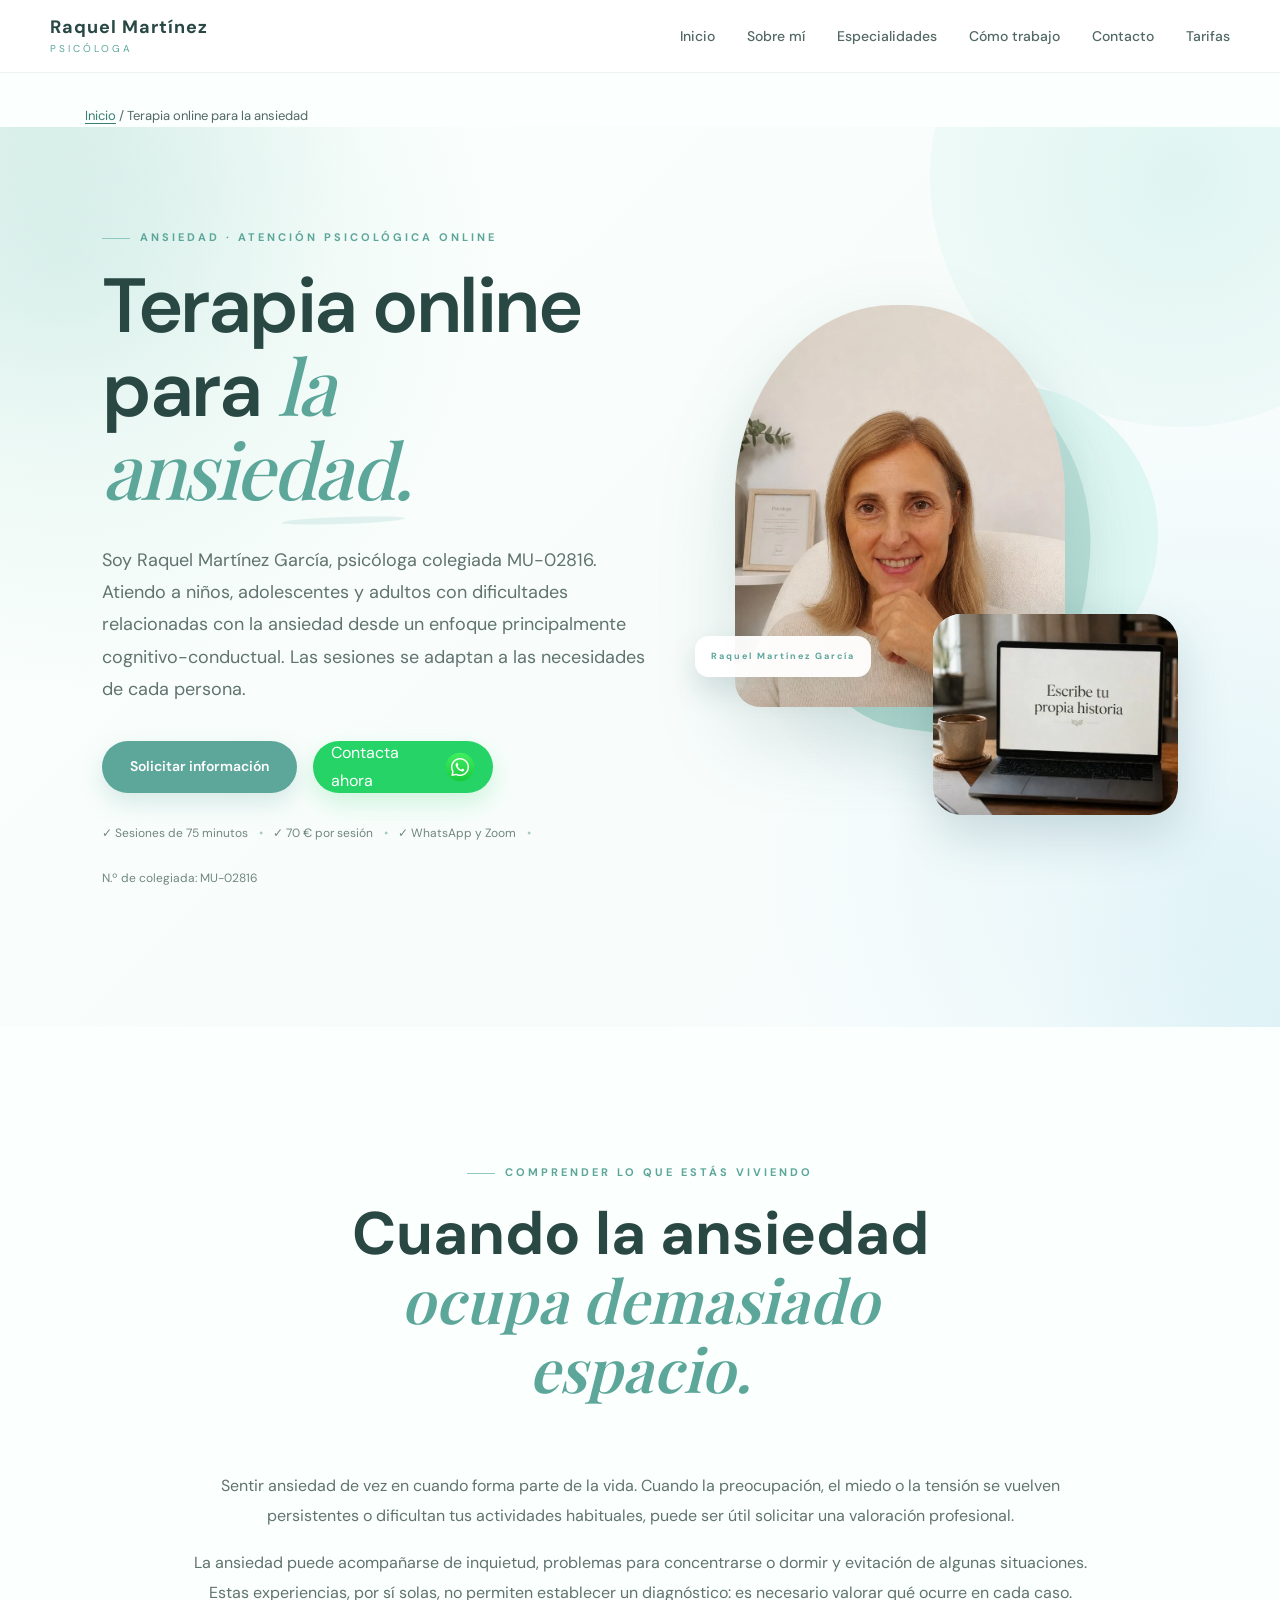
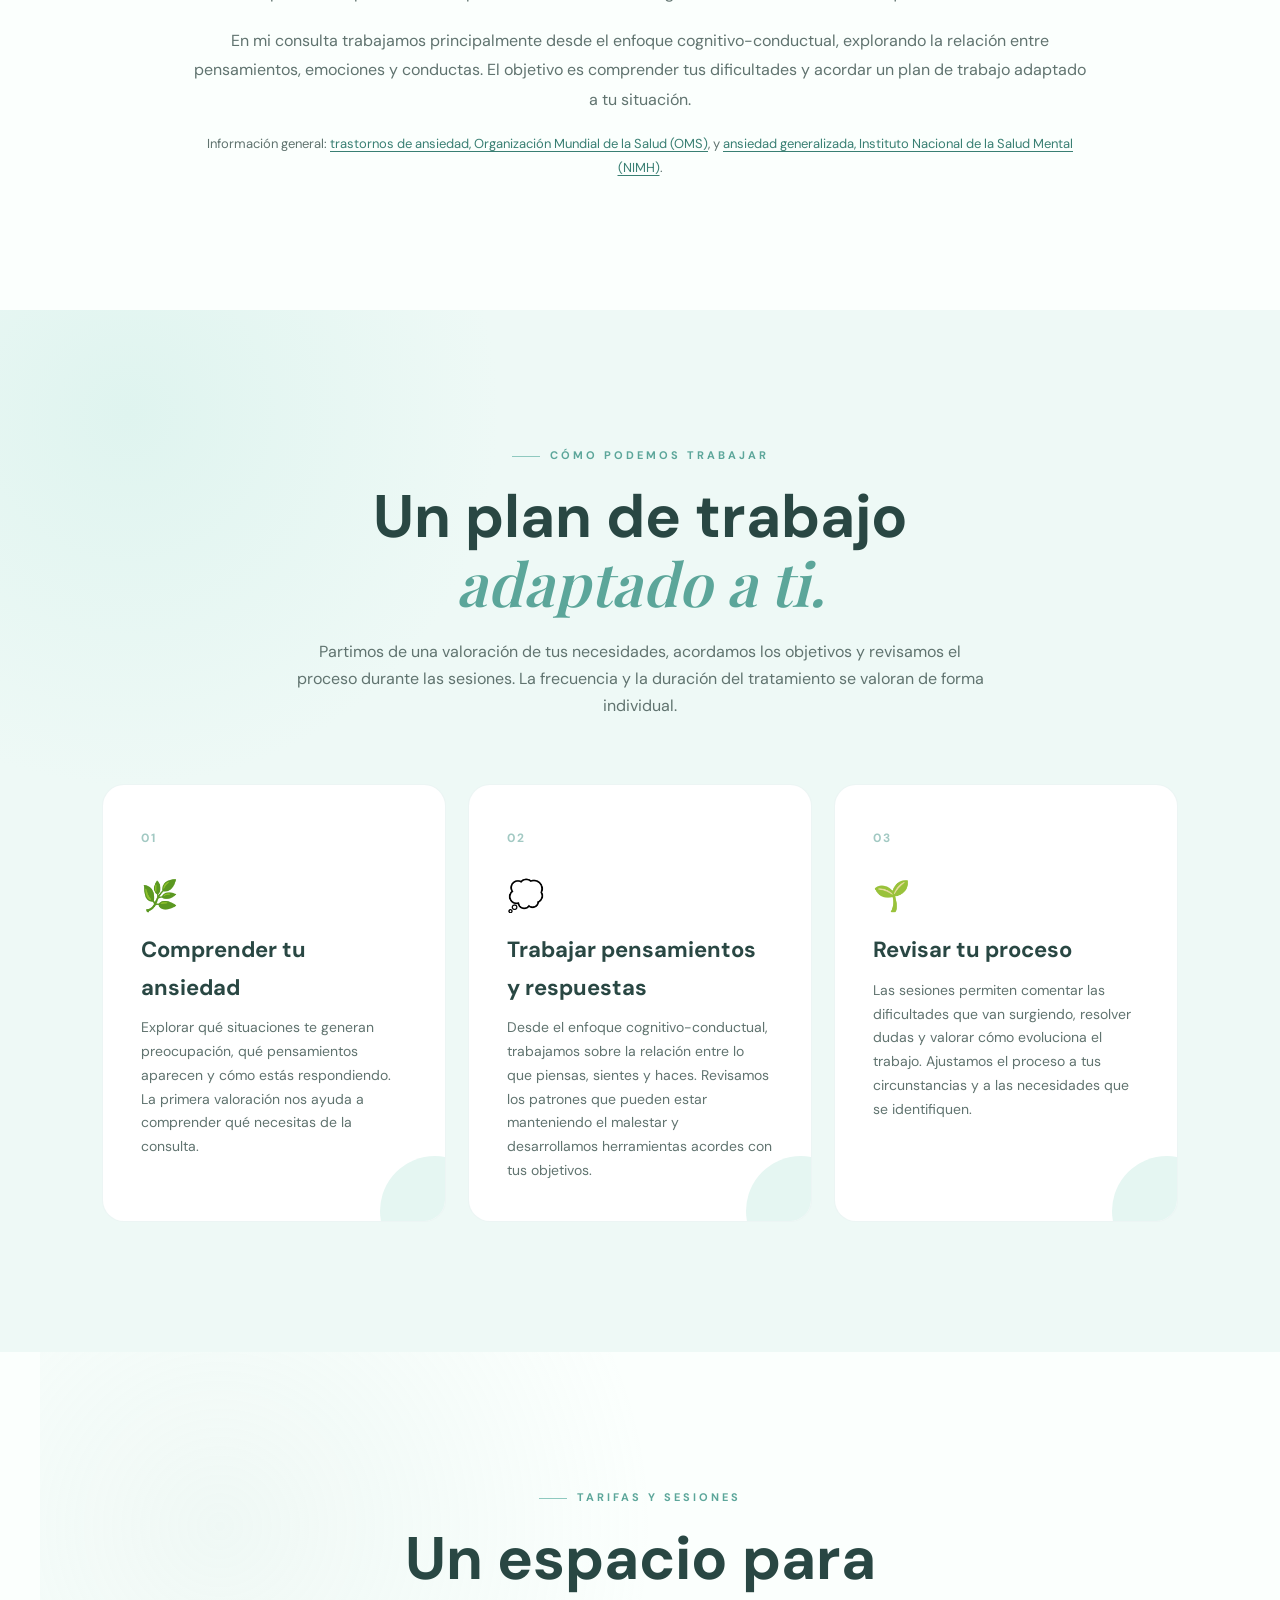
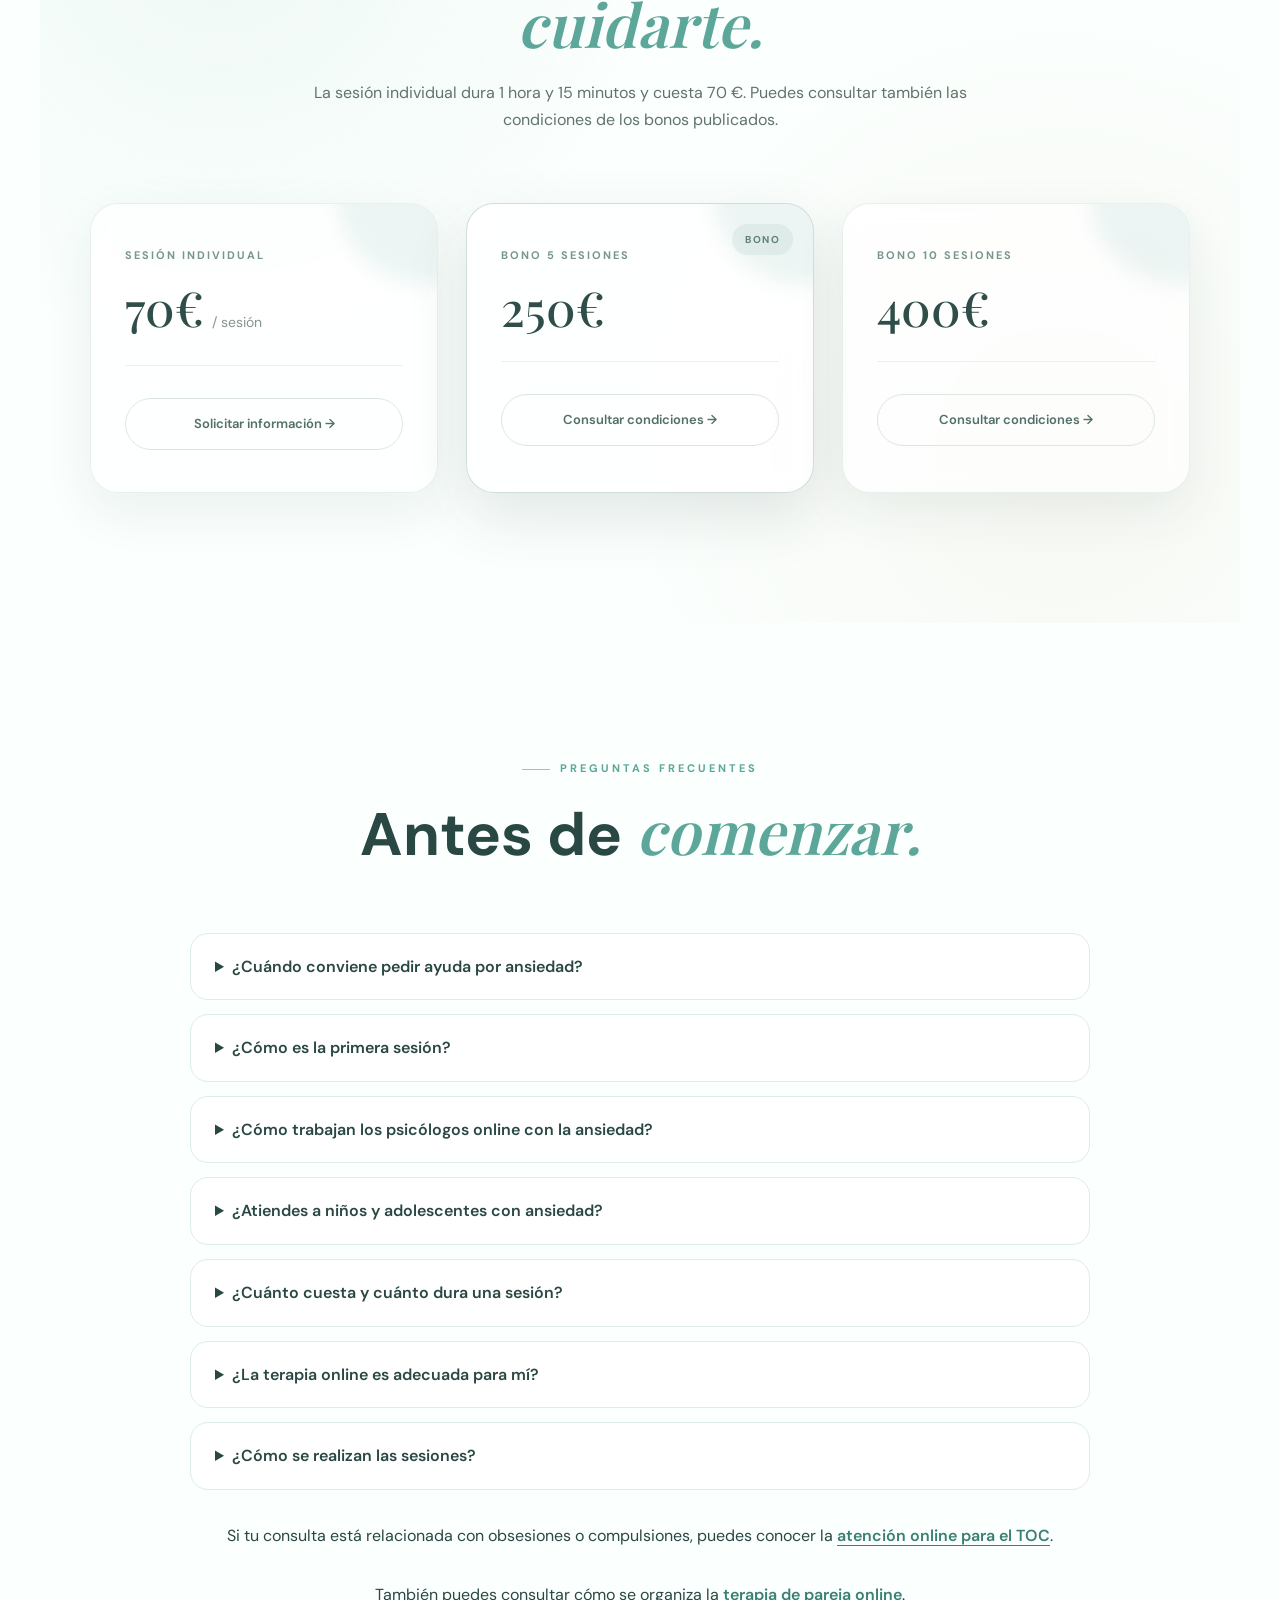
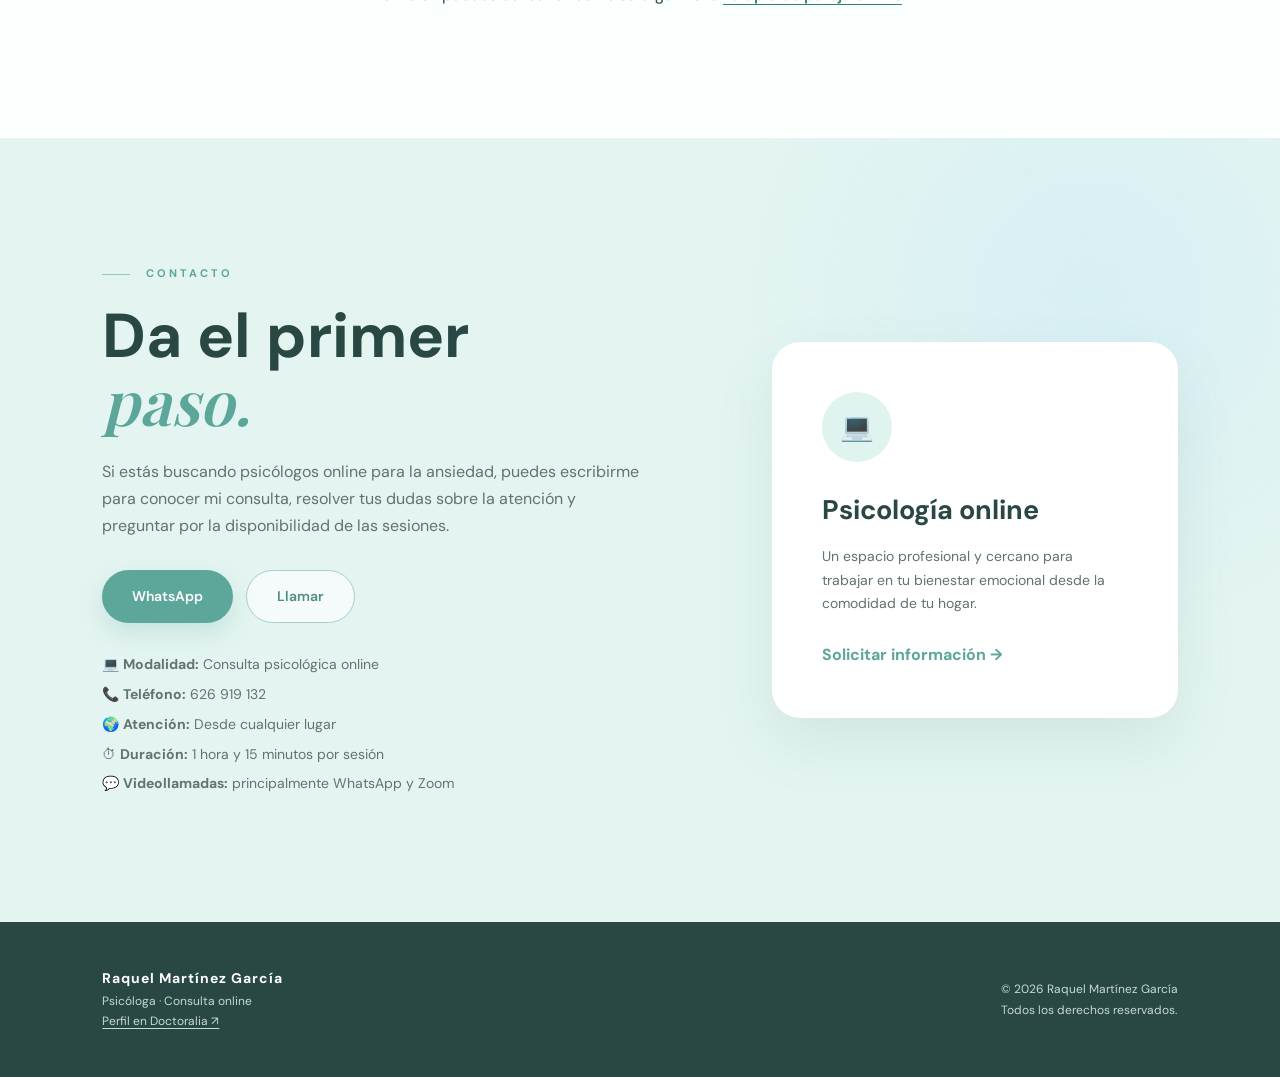
==== commit 17812561: "Add files via upload" ====
--- a/terapia-ansiedad-online.html
+++ b/terapia-ansiedad-online.html
@@ -124,42 +124,42 @@
   font-style: normal;
   font-weight: 400;
   font-display: swap;
-  src: url([data-uri]) format('truetype');
+  src: url([data-uri]) format('woff2');
 }
 @font-face {
   font-family: 'DM Sans';
   font-style: normal;
   font-weight: 500;
   font-display: swap;
-  src: url([data-uri]) format('truetype');
+  src: url([data-uri]) format('woff2');
 }
 @font-face {
   font-family: 'DM Sans';
   font-style: normal;
   font-weight: 600;
   font-display: swap;
-  src: url([data-uri]) format('truetype');
+  src: url([data-uri]) format('woff2');
 }
 @font-face {
   font-family: 'DM Sans';
   font-style: normal;
   font-weight: 700;
   font-display: swap;
-  src: url([data-uri]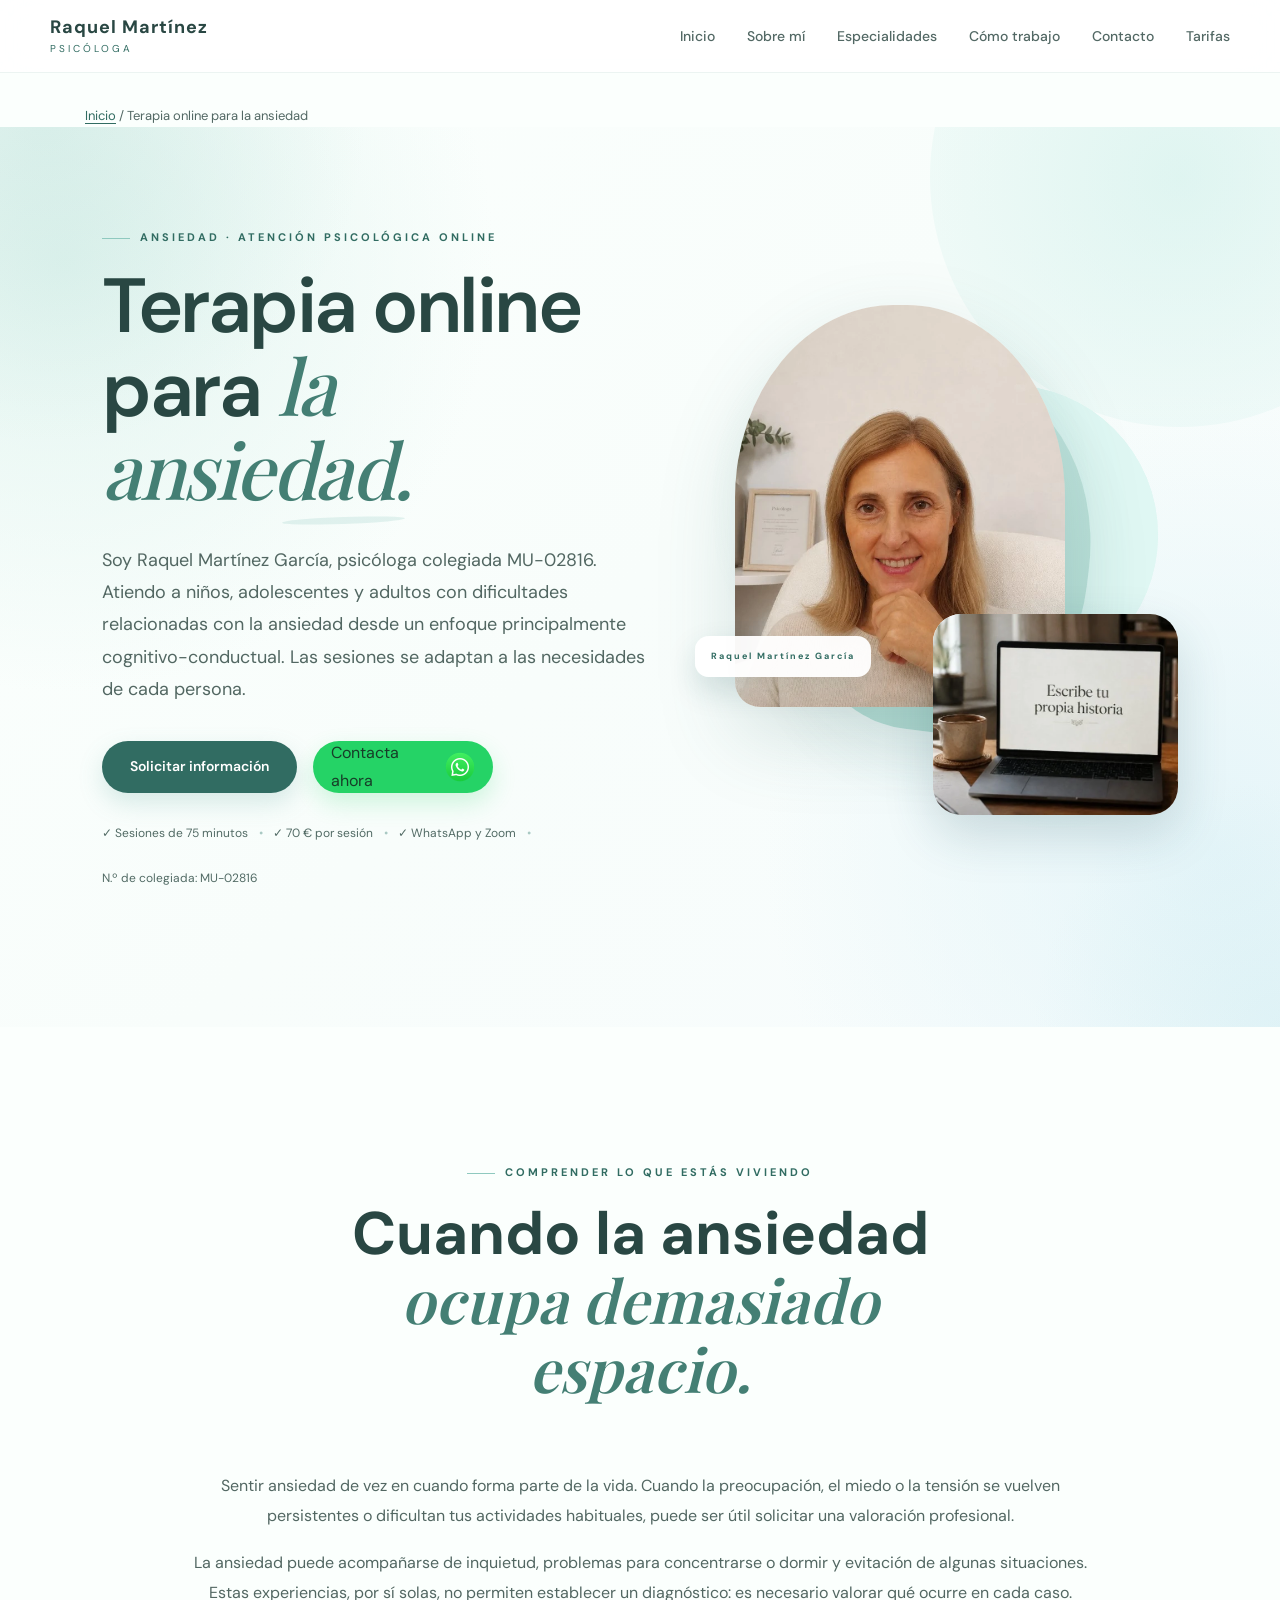
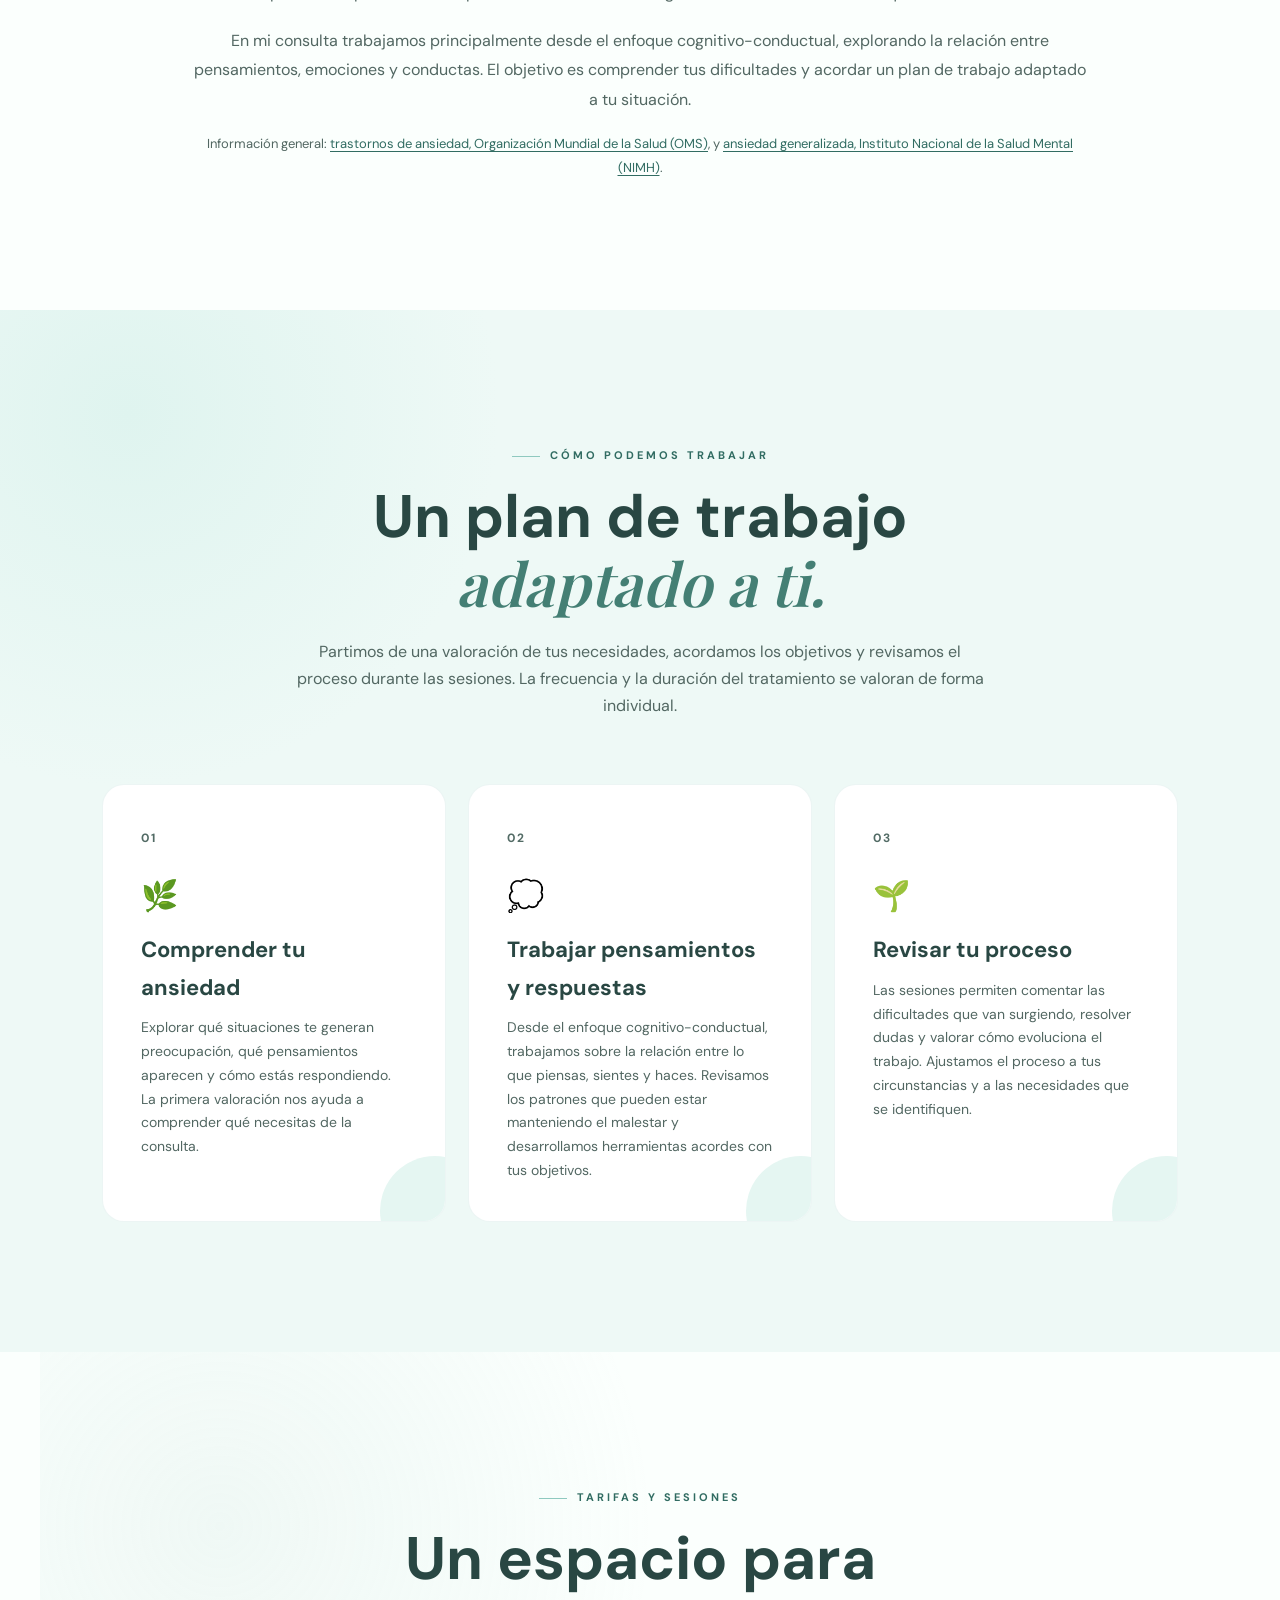
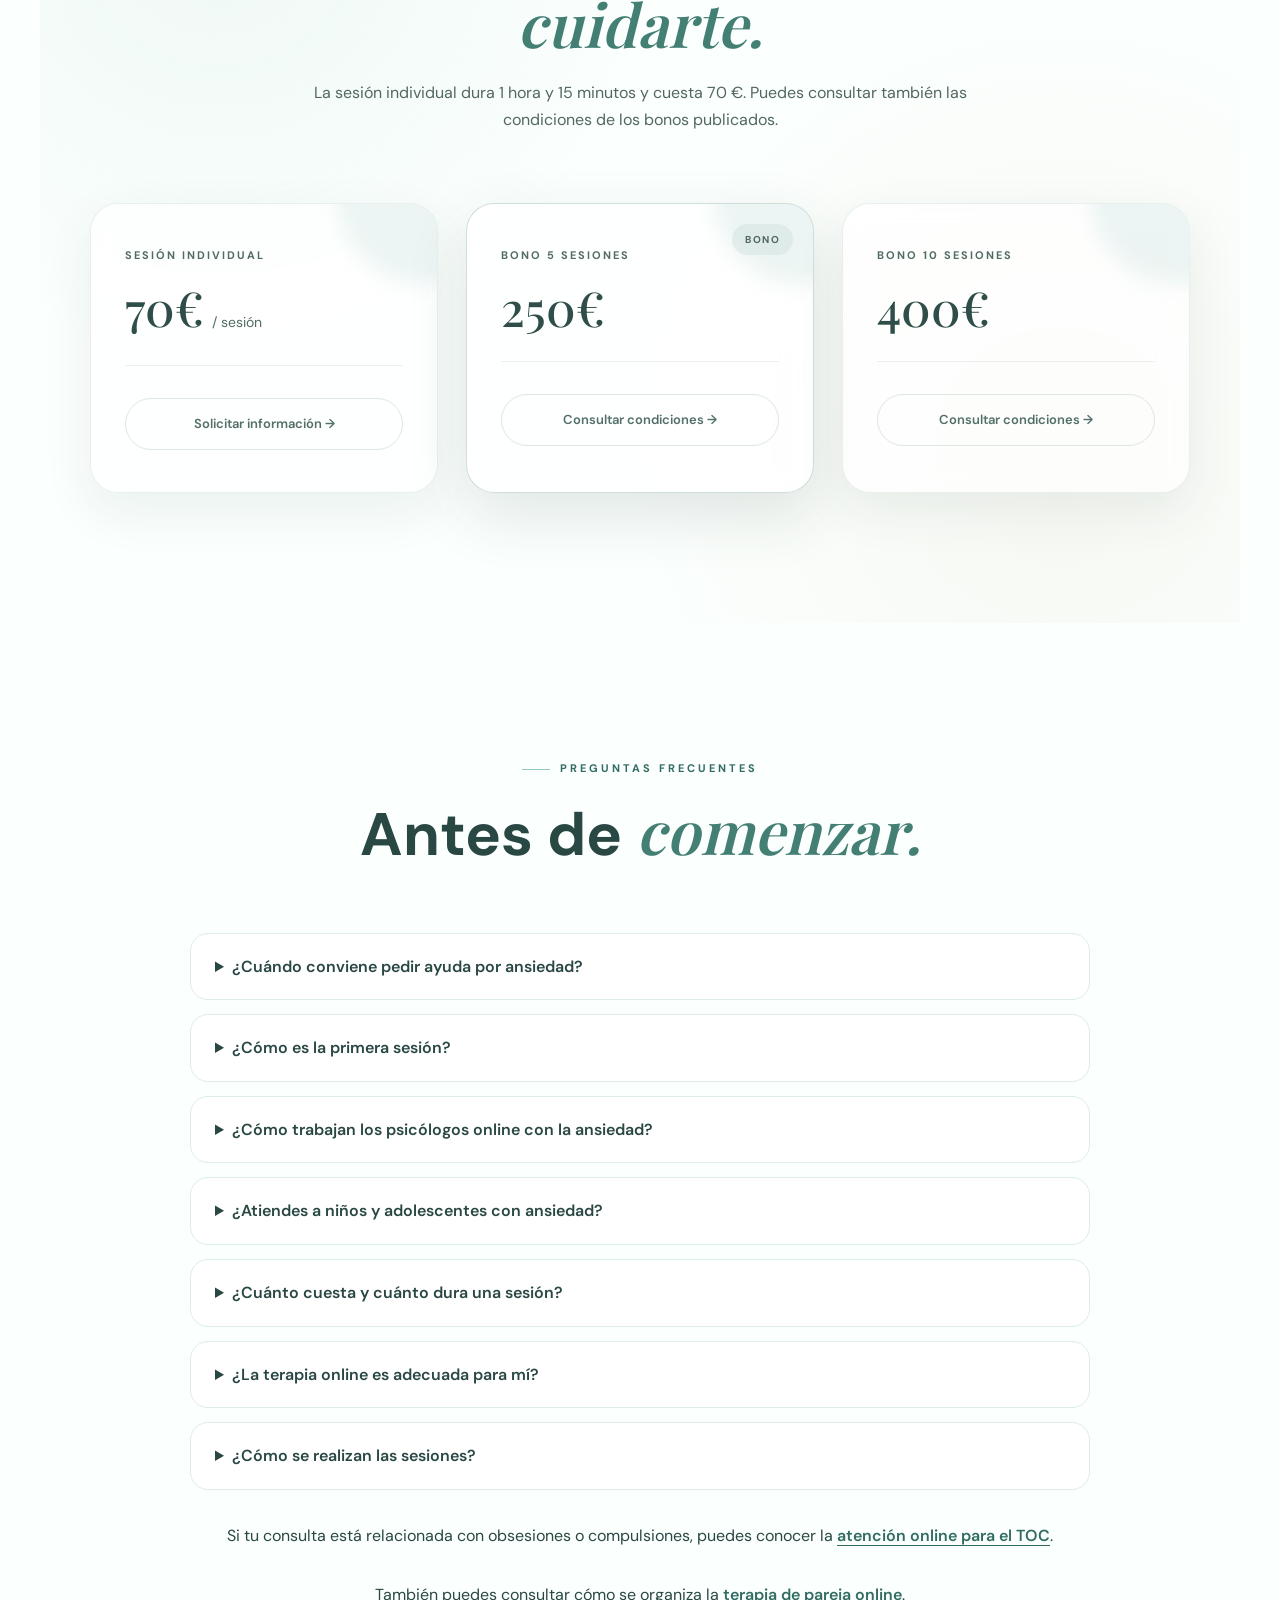
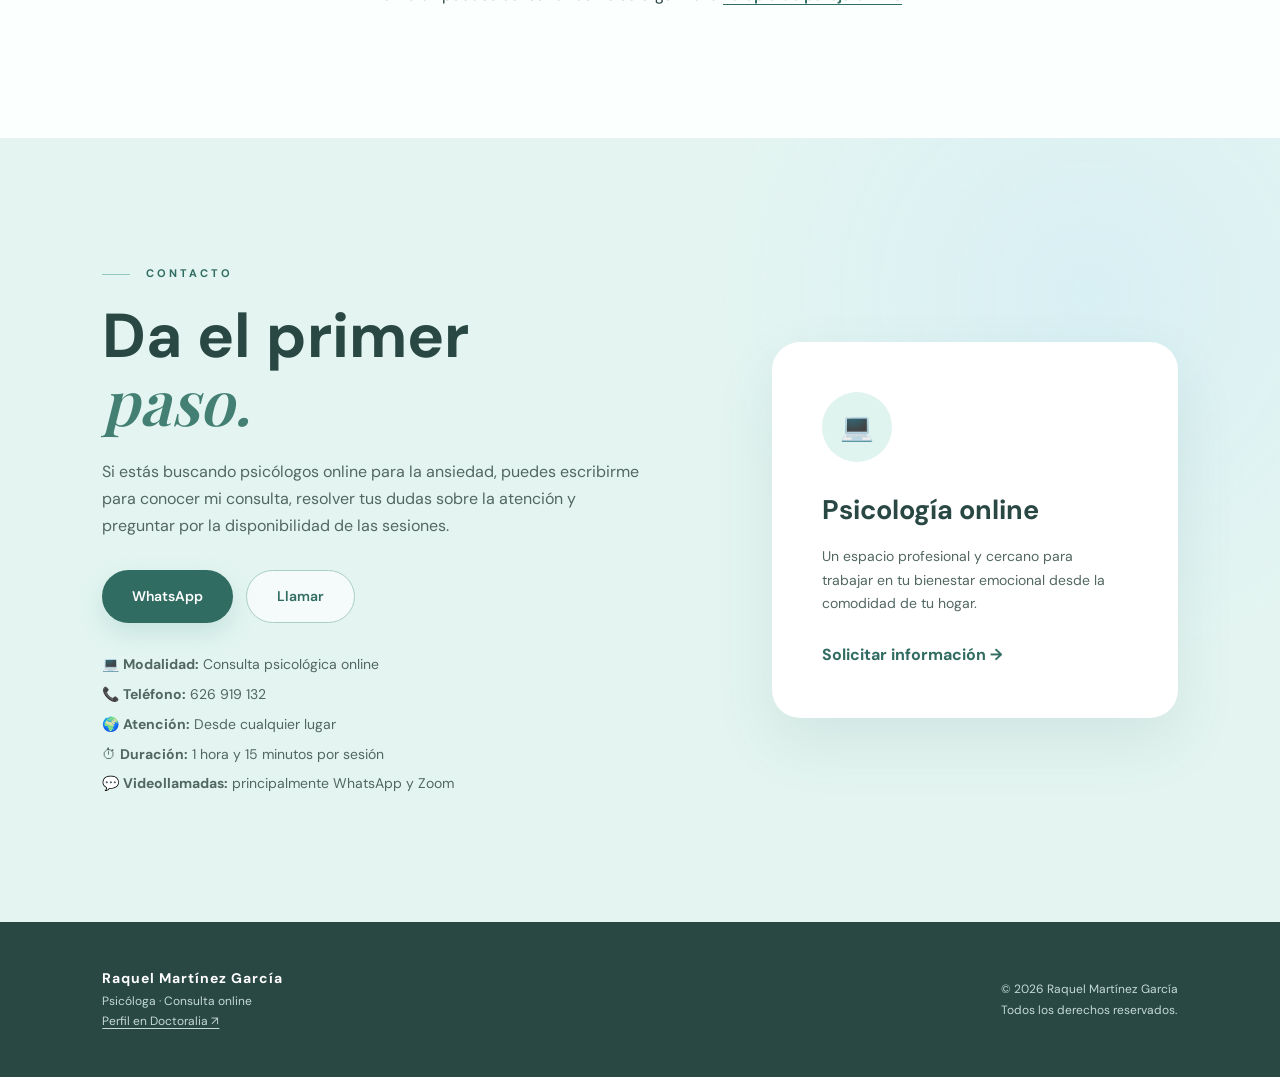
==== commit df0c9cdd: "Add files via upload" ====
--- a/terapia-ansiedad-online.html
+++ b/terapia-ansiedad-online.html
@@ -2522,7 +2522,79 @@
  .service-page .service-faq details { padding:18px 20px; }
  .service-page .hero { padding-top:25px; }
 }
-</style></head>
+</style>
+<style id="contrast-improvements">
+/* Contraste: conservar la paleta, la composición y las medidas originales. */
+:root {
+    --aqua-dark: #447f74;
+    --aqua-ink: #316c62;
+    --muted-ink: #526b65;
+    --text: #526762;
+}
+
+.eyebrow,
+.logo span,
+.floating-card span,
+.text-link,
+.reserve-button,
+.step > span,
+.therapy-box span,
+.pricing-card li span,
+.nav-links a:hover,
+.tarifas-link:hover,
+.service-link,
+.service-page .service-breadcrumb a,
+.service-page .service-source a,
+.service-page .service-related a {
+    color: var(--aqua-ink);
+}
+
+.hero-mini-info,
+.credentials span,
+.floating-card small,
+.trust-bar span,
+.card-number,
+.pricing-label,
+.pricing-price span,
+.pricing-saving {
+    color: var(--muted-ink);
+}
+
+.trust-bar strong {
+    color: var(--aqua-dark);
+}
+
+.pricing-badge,
+.pricing-card li,
+.contact-details p,
+.service-page .service-intro > p,
+.service-page .service-faq details p {
+    color: var(--text);
+}
+
+.secondary {
+    color: var(--aqua-ink);
+}
+
+.primary,
+.pricing-button:hover {
+    background: var(--aqua-ink);
+    color: #ffffff;
+}
+
+.primary:hover {
+    background: #285c54;
+}
+
+.primary::before {
+    background: linear-gradient(90deg, transparent, rgba(255, 255, 255, 0.1), transparent);
+}
+
+.hero-buttons .whatsapp-button {
+    color: #173d28;
+}
+</style>
+</head>
 
 <body class="service-page">
 
